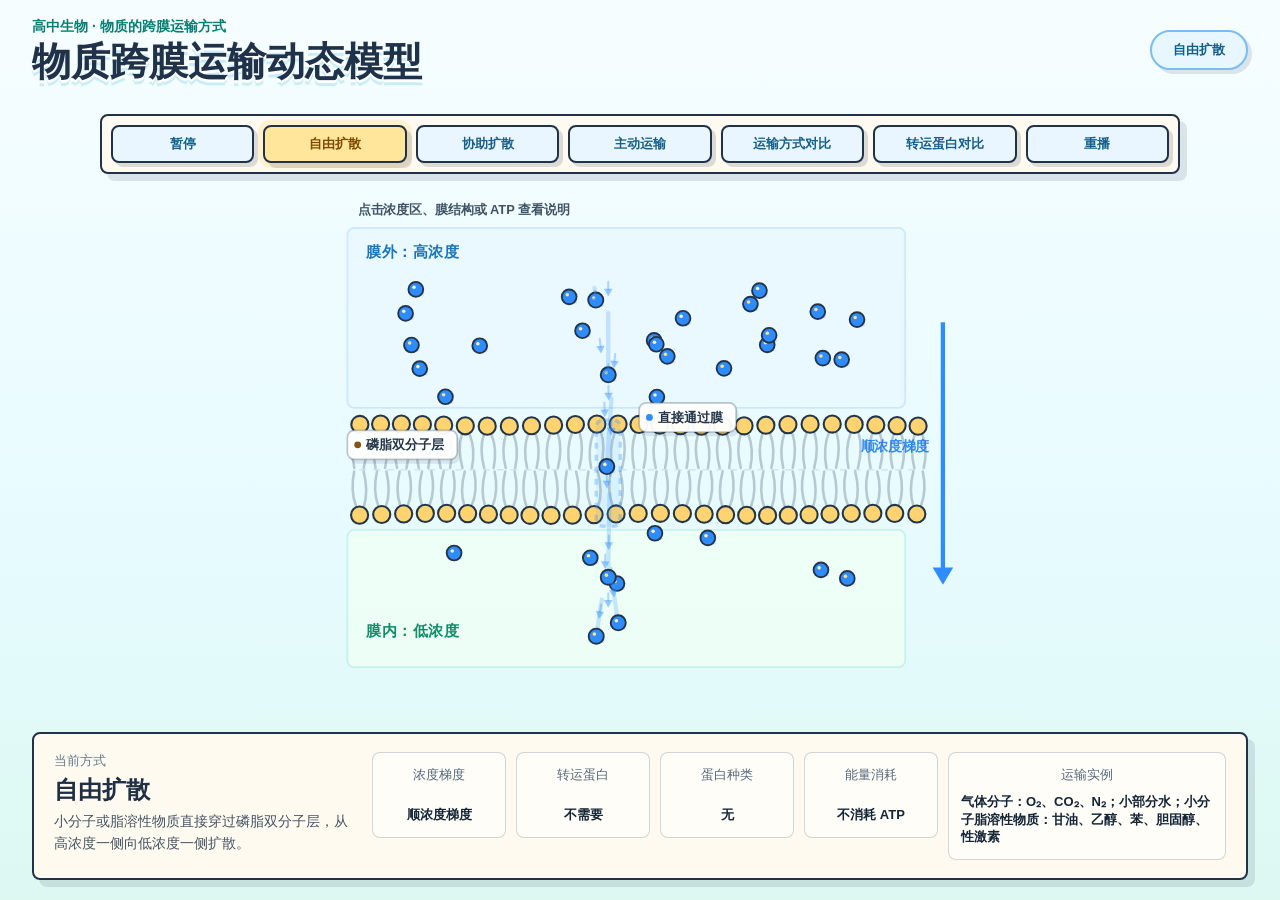
==== index.html @ b523e2a4 "Add files via upload" ====
<!doctype html>
<html lang="zh-CN">
  <head>
    <meta charset="utf-8" />
    <meta name="viewport" content="width=device-width, initial-scale=1" />
    <title>物质跨膜运输方式交互动态模型</title>
    <link rel="stylesheet" href="./styles.css?v=20260611120000" />
  </head>
  <body>
    <main class="app">
      <section class="stage" aria-label="物质跨膜运输方式平面交互动态模型">
        <canvas id="scene"></canvas>

        <header class="topbar">
          <div>
            <p class="eyebrow">高中生物 · 物质的跨膜运输方式</p>
            <h1>物质跨膜运输动态模型</h1>
          </div>
          <div class="status" id="status">自由扩散</div>
        </header>

        <nav class="controls floating-panel" aria-label="动画控制">
          <button id="playBtn" type="button" aria-pressed="true">暂停</button>
          <div class="timeline" id="timeline"></div>
          <button id="compareBtn" type="button">运输方式对比</button>
          <button id="proteinBtn" type="button">转运蛋白对比</button>
          <button id="resetBtn" type="button">重播</button>
        </nav>
        <button id="phosphoBtn" class="phospho-control floating-panel" type="button" aria-pressed="false" hidden>
          磷酸化过程
        </button>

        <aside class="side floating-panel" id="knowledgePanel">
          <div class="knowledge-body">
            <div class="mode-summary">
              <div class="section-title">当前方式</div>
              <h2 id="modeTitle">自由扩散</h2>
              <p id="modeText">小分子或脂溶性物质直接穿过磷脂双分子层，从高浓度一侧向低浓度一侧扩散。</p>
            </div>

            <div class="facts" aria-label="核心比较">
              <div><span>浓度梯度</span><b id="gradientFact">顺浓度梯度</b></div>
              <div><span>转运蛋白</span><b id="proteinFact">不需要</b></div>
              <div><span>蛋白种类</span><b id="typeFact">无</b></div>
              <div><span>能量消耗</span><b id="energyFact">不消耗 ATP</b></div>
              <div><span>运输实例</span><b id="exampleFact">气体分子；小部分水；小分子脂溶性物质</b></div>
            </div>
          </div>
        </aside>

        <div class="floating-info floating-panel" id="infoCard" hidden>
          <button id="closeInfoBtn" type="button" aria-label="关闭说明">×</button>
          <div class="section-title" id="infoCardTitle">说明</div>
          <p id="infoText">点击膜上的结构或左右两侧浓度区，可以查看浓度梯度、转运蛋白和能量消耗说明。</p>
        </div>

        <section class="compare-panel floating-panel" id="comparePanel" aria-label="三种运输方式对比" hidden>
          <div class="compare-head">
            <div>
              <div class="section-title">归纳比较</div>
              <h2>运输方式对比</h2>
            </div>
            <button id="closeCompareBtn" type="button" aria-label="关闭对比界面">关闭</button>
          </div>
          <div class="compare-visuals" aria-label="三种运输方式同步动画">
            <div class="mini-transport">
              <h3>自由扩散</h3>
              <div class="mini-scene" aria-hidden="true">
                <div class="mini-membrane"></div>
                <div class="mini-arrow down"></div>
                <i class="mini-dot free-flow f1"></i>
                <i class="mini-dot free-flow f2"></i>
                <i class="mini-dot free-flow f3"></i>
              </div>
              <p>不经过转运蛋白，顺浓度梯度直接穿膜。</p>
            </div>
            <div class="mini-transport">
              <h3>协助扩散</h3>
              <div class="mini-scene" aria-hidden="true">
                <div class="mini-membrane"></div>
                <div class="mini-channel"></div>
                <div class="mini-carrier assisted"></div>
                <div class="mini-arrow down assisted-arrow"></div>
                <i class="mini-dot assisted-channel-flow f1"></i>
                <i class="mini-dot assisted-channel-flow f2"></i>
                <i class="mini-dot assisted-carrier-flow f1"></i>
                <i class="mini-dot assisted-carrier-flow f3"></i>
              </div>
              <p>借助通道蛋白或载体蛋白，仍顺浓度梯度。</p>
            </div>
            <div class="mini-transport">
              <h3>主动运输</h3>
              <div class="mini-scene active-mini-scene" aria-hidden="true">
                <div class="mini-membrane"></div>
                <div class="mini-carrier active"></div>
                <div class="mini-arrow up"></div>
                <div class="mini-atp">ATP</div>
                <i class="mini-dot active-flow f1"></i>
                <i class="mini-dot active-flow f2"></i>
                <i class="mini-dot active-flow f3"></i>
              </div>
              <p>消耗 ATP，经载体蛋白逆浓度梯度运输。</p>
            </div>
          </div>
          <div class="compare-table" role="table" aria-label="三种跨膜运输方式列表比较">
            <div class="compare-row compare-header" role="row">
              <span>运输方式</span>
              <span>浓度梯度</span>
              <span>转运蛋白</span>
              <span>蛋白种类</span>
              <span>能量消耗</span>
              <span>运输实例</span>
            </div>
            <div class="compare-row" role="row">
              <span>自由扩散</span>
              <span>顺浓度梯度</span>
              <span>不需要</span>
              <span>无</span>
              <span>不消耗 ATP</span>
              <span>气体分子：O₂、CO₂、N₂；小部分水；小分子脂溶性物质：甘油、乙醇、苯、胆固醇、性激素</span>
            </div>
            <div class="compare-row" role="row">
              <span>协助扩散</span>
              <span>顺浓度梯度</span>
              <span>需要</span>
              <span>通道蛋白 / 载体蛋白</span>
              <span>不消耗 ATP</span>
              <span>葡萄糖进入多数组织细胞；水通道；Na⁺、K⁺、Ca²⁺、Cl⁻ 离子通道</span>
            </div>
            <div class="compare-row" role="row">
              <span>主动运输</span>
              <span>逆浓度梯度</span>
              <span>需要</span>
              <span>载体蛋白</span>
              <span>消耗 ATP</span>
              <span>植物根吸收无机盐离子；钠钾泵吸钾排钠；小肠、肾小管上皮细胞吸葡萄糖</span>
            </div>
          </div>
        </section>

        <section class="compare-panel protein-panel floating-panel" id="proteinPanel" aria-label="两种转运蛋白对比" hidden>
          <div class="compare-head">
            <div>
              <div class="section-title">转运蛋白比较</div>
              <h2>转运蛋白对比</h2>
            </div>
            <button id="closeProteinBtn" type="button" aria-label="关闭蛋白对比界面">关闭</button>
          </div>
          <table class="protein-table" aria-label="通道蛋白和载体蛋白对比表">
            <thead>
              <tr>
                <th scope="col">比较项目</th>
                <th scope="col">通道蛋白</th>
                <th scope="col">载体蛋白</th>
              </tr>
            </thead>
            <tbody>
              <tr>
                <th scope="row">参与方式</th>
                <td>协助扩散</td>
                <td>协助扩散或主动运输</td>
              </tr>
              <tr>
                <th scope="row">与分子关系</th>
                <td>不与被运输分子结合</td>
                <td>与被运输分子结合</td>
              </tr>
              <tr>
                <th scope="row">选择机制</th>
                <td>通道直径、形状和电荷相适宜</td>
                <td>结合部位与特定分子或离子相适应</td>
              </tr>
              <tr>
                <th scope="row">自身构象</th>
                <td>通常不因结合被运输分子而改变，仅由电压、配体、机械力等门控信号触发构象改变</td>
                <td>运输过程中会发生构象改变</td>
              </tr>
            </tbody>
          </table>
          <div class="protein-common">共同点：均为蛋白质；均分布在细胞膜结构中；均控制特定物质跨膜运输，具有特异性。</div>
        </section>

      </section>
    </main>

    <script src="./src/app.js?v=20260611120000"></script>
  </body>
</html>
---- styles.css ----
:root {
  color-scheme: light;
  --bg: #f4fbfb;
  --ink: #1d2b3d;
  --muted: #647789;
  --panel: rgba(255, 255, 255, 0.86);
  --line: rgba(43, 69, 91, 0.14);
  --blue: #247cff;
  --teal: #0fb6a3;
  --amber: #f2a51f;
  --rose: #e85278;
  --green: #24a66d;
  --violet: #7267e8;
  --outline: #243448;
}

* {
  box-sizing: border-box;
}

html,
body {
  margin: 0;
  min-height: 100%;
  background: var(--bg);
  color: var(--ink);
  font-family: -apple-system, BlinkMacSystemFont, "Segoe UI", "PingFang SC", "Microsoft YaHei", sans-serif;
}

body {
  overflow: hidden;
}

button,
input {
  font: inherit;
}

button {
  border: 0;
  color: inherit;
  cursor: pointer;
  -webkit-tap-highlight-color: transparent;
}

button:focus-visible {
  outline: 3px solid rgba(36, 124, 255, 0.36);
  outline-offset: 3px;
}

.app {
  width: 100vw;
  height: 100vh;
}

.stage {
  position: relative;
  width: 100%;
  height: 100%;
  overflow: hidden;
  background:
    linear-gradient(180deg, rgba(255, 255, 255, 0.86), rgba(240, 249, 250, 0.8)),
    radial-gradient(circle at 12% 18%, rgba(36, 124, 255, 0.13), transparent 27rem),
    radial-gradient(circle at 74% 74%, rgba(15, 182, 163, 0.12), transparent 30rem),
    linear-gradient(135deg, rgba(242, 165, 31, 0.08), transparent 42%),
    #f4fbfb;
}

#scene {
  display: block;
  position: absolute;
  inset: 0;
  z-index: 1;
  width: 100%;
  height: 100%;
}

.topbar {
  position: absolute;
  z-index: 6;
  top: 22px;
  left: 28px;
  right: 28px;
  display: flex;
  align-items: flex-start;
  justify-content: space-between;
  gap: 18px;
  pointer-events: none;
}

.eyebrow {
  margin: 0 0 6px;
  color: #0b8177;
  font-size: 14px;
  font-weight: 760;
}

h1 {
  margin: 0;
  max-width: 720px;
  font-size: clamp(30px, 4vw, 54px);
  line-height: 1.06;
  font-weight: 860;
  color: #1e2d42;
  letter-spacing: 0;
  text-shadow: 0 3px 0 rgba(255, 255, 255, 0.82);
}

.status,
.legend,
.side,
.controls,
.compare-panel {
  border: 1px solid var(--line);
  background: var(--panel);
  box-shadow: 0 16px 44px rgba(39, 70, 91, 0.13);
  backdrop-filter: blur(20px) saturate(1.1);
}

.floating-panel {
  position: absolute;
  z-index: 5;
}

.status {
  flex: 0 0 auto;
  min-width: 98px;
  padding: 9px 13px;
  border-radius: 999px;
  color: #0d6a93;
  text-align: center;
  font-size: 13px;
  font-weight: 840;
  background: rgba(255, 255, 255, 0.78);
  border: 1px solid rgba(36, 124, 255, 0.24);
}

.legend {
  position: absolute;
  z-index: 5;
  left: 28px;
  bottom: 28px;
  display: flex;
  flex-wrap: wrap;
  gap: 10px 18px;
  max-width: min(700px, calc(100% - 48px));
  padding: 11px 13px;
  border-radius: 8px;
  color: #3c4b5d;
  font-size: 13px;
  font-weight: 740;
  background: rgba(255, 255, 255, 0.78);
}

.legend span {
  display: inline-flex;
  align-items: center;
  gap: 7px;
}

.legend i {
  width: 13px;
  height: 13px;
  display: inline-block;
}

.legend .solute {
  border-radius: 999px;
  background: var(--amber);
  border: 2px solid var(--outline);
}

.legend .channel {
  border-radius: 3px;
  background: var(--blue);
}

.legend .carrier {
  border-radius: 999px 999px 4px 4px;
  background: var(--teal);
}

.legend .atp {
  border-radius: 999px;
  background: var(--rose);
}

.side {
  left: 28px;
  right: 28px;
  bottom: 24px;
  width: auto;
  max-height: 218px;
  border-radius: 8px;
  padding: 14px 16px;
  overflow: auto;
  background:
    linear-gradient(180deg, rgba(255, 255, 255, 0.98), rgba(248, 253, 252, 0.92)),
    var(--panel);
}

.knowledge-body {
  display: grid;
  grid-template-columns: minmax(240px, 0.62fr) minmax(0, 1.8fr);
  gap: 12px 16px;
  align-items: start;
}

.mode-summary {
  min-width: 0;
}

.section-title,
.muted {
  color: var(--muted);
  font-size: 13px;
}

h2 {
  margin: 9px 0;
  font-size: 23px;
  line-height: 1.18;
  color: #1f2f46;
  font-weight: 840;
  letter-spacing: 0;
}

.side p {
  margin: 0;
  color: #425464;
  font-size: 14px;
  line-height: 1.55;
}

.structure {
  display: flex;
  align-items: center;
  gap: 12px;
  margin: 13px 0 11px;
  padding: 10px 0;
  border-top: 1px solid rgba(46, 67, 92, 0.12);
  border-bottom: 1px solid rgba(46, 67, 92, 0.12);
}

.dot {
  width: 14px;
  height: 14px;
  flex: 0 0 auto;
  border-radius: 50%;
  background: var(--blue);
  box-shadow: 0 0 0 6px rgba(47, 140, 255, 0.13);
  border: 2px solid rgba(255, 255, 255, 0.94);
}

.info {
  margin-bottom: 10px;
  padding: 10px;
  border: 1px solid rgba(36, 124, 255, 0.2);
  border-left: 6px solid rgba(36, 124, 255, 0.64);
  border-radius: 8px;
  background: linear-gradient(180deg, rgba(36, 124, 255, 0.09), rgba(15, 182, 163, 0.05));
  color: #405262;
  font-size: 14px;
  line-height: 1.54;
}

.floating-info {
  z-index: 9;
  width: min(360px, calc(100vw - 28px));
  padding: 14px 42px 14px 16px;
  border-radius: 8px;
  border: 2px solid #82bfff;
  background: #eaf6ff;
  color: #405262;
  box-shadow:
    6px 6px 0 rgba(32, 50, 74, 0.14),
    0 18px 38px rgba(32, 50, 74, 0.12);
}

.floating-info[hidden] {
  display: none;
}

.floating-info button {
  position: absolute;
  top: 8px;
  right: 8px;
  width: 26px;
  height: 26px;
  border-radius: 50%;
  border: 2px solid var(--outline);
  background: #fffaf0;
  color: #20324a;
  font-size: 18px;
  line-height: 1;
  font-weight: 850;
  box-shadow: 2px 2px 0 rgba(32, 50, 74, 0.16);
}

.floating-info p {
  margin: 6px 0 0;
  font-size: 14px;
  line-height: 1.52;
}

.facts {
  display: grid;
  grid-template-columns: repeat(5, minmax(0, 1fr));
  gap: 7px;
  grid-column: auto;
}

.facts div {
  display: grid;
  grid-template-columns: 72px minmax(0, 1fr);
  align-items: center;
  gap: 12px;
  min-height: 34px;
  padding: 7px 10px;
  border: 1px solid rgba(46, 67, 92, 0.1);
  border-radius: 8px;
  background: rgba(248, 251, 252, 0.78);
}

.facts span {
  color: #536879;
}

.facts b {
  color: #132536;
  font-weight: 710;
  text-align: right;
}

.compare-panel {
  left: 28px;
  right: 28px;
  top: 176px;
  z-index: 7;
  padding: 18px;
  border-radius: 8px;
  max-height: calc(100vh - 220px);
  overflow: auto;
  background:
    linear-gradient(180deg, rgba(255, 255, 255, 0.97), rgba(246, 252, 251, 0.93)),
    var(--panel);
}

.compare-panel[hidden] {
  display: none;
}

.protein-panel {
  top: 128px;
}

.compare-head {
  display: flex;
  align-items: flex-start;
  justify-content: space-between;
  gap: 16px;
  margin-bottom: 12px;
}

.compare-head h2 {
  margin: 4px 0 0;
}

.compare-head button {
  flex: 0 0 auto;
  min-height: 34px;
  padding: 0 14px;
  border-radius: 8px;
  background: #eef7ff;
  border: 1px solid rgba(36, 124, 255, 0.24);
  color: #11618e;
  font-weight: 800;
  transition: transform 160ms ease, box-shadow 160ms ease, background 160ms ease;
}

.compare-head button:hover {
  transform: translateY(-2px);
  background: #e2f2ff;
  box-shadow: 0 10px 22px rgba(36, 124, 255, 0.16);
}

.compare-head button:active {
  transform: translateY(0) scale(0.98);
}

.compare-table {
  overflow: hidden;
  border: 1px solid rgba(43, 69, 91, 0.13);
  border-radius: 8px;
  background: rgba(250, 253, 253, 0.88);
}

.compare-visuals {
  display: grid;
  grid-template-columns: repeat(3, minmax(0, 1fr));
  gap: 12px;
  margin-bottom: 14px;
}

.mini-transport {
  min-width: 0;
  padding: 12px;
  border: 2px solid rgba(32, 50, 74, 0.2);
  border-radius: 8px;
  background: #fffdf7;
}

.mini-transport h3 {
  margin: 0 0 8px;
  color: #20324a;
  font-size: 17px;
  line-height: 1.15;
}

.mini-transport p {
  margin: 8px 0 0;
  color: #405366;
  font-size: 13px;
  line-height: 1.45;
}

.mini-scene {
  position: relative;
  height: 112px;
  overflow: hidden;
  border: 2px solid rgba(32, 50, 74, 0.16);
  border-radius: 8px;
  background:
    linear-gradient(180deg, #e9f7ff 0 45%, #fff4d7 45% 53%, #e7fff1 53% 100%);
}

.mini-membrane {
  position: absolute;
  left: 10px;
  right: 10px;
  top: 50px;
  height: 14px;
  border-top: 5px dotted #ffbf3f;
  border-bottom: 5px dotted #ffbf3f;
}

.mini-dot {
  position: absolute;
  width: 13px;
  height: 13px;
  border: 2px solid #20324a;
  border-radius: 50%;
  background: #3f8cff;
}

.mini-dot.a {
  left: 30px;
  top: 20px;
}

.mini-dot.b {
  left: 72px;
  top: 16px;
}

.mini-dot.c {
  left: 118px;
  top: 24px;
}

.mini-dot.free-flow,
.mini-dot.assisted-channel-flow,
.mini-dot.assisted-carrier-flow,
.mini-dot.active-flow {
  left: 50%;
  top: 18px;
  z-index: 4;
  transform: translate(-50%, 0);
  animation-duration: 2.7s;
  animation-iteration-count: infinite;
  animation-timing-function: cubic-bezier(0.45, 0, 0.2, 1);
}

.mini-dot.free-flow {
  background: #3f8cff;
  animation-name: miniFreeDown;
}

.mini-dot.assisted-channel-flow {
  left: 54px;
  background: #21bda8;
  animation-name: miniAssistDown;
}

.mini-dot.assisted-carrier-flow {
  left: calc(100% - 60px);
  background: #21bda8;
  animation-name: miniCarrierDown;
}

.mini-dot.active-flow {
  left: 50%;
  top: 82px;
  background: #ee5d83;
  animation-name: miniActiveUp;
}

.mini-dot.f2 {
  animation-delay: 0.9s;
}

.mini-dot.f3 {
  animation-delay: 1.8s;
}

.mini-channel {
  position: absolute;
  left: 40px;
  top: 28px;
  width: 28px;
  height: 62px;
  border: 4px solid #20324a;
  border-radius: 8px;
  background: #3f8cff;
  box-shadow: inset 0 0 0 8px #e9f7ff;
}

.mini-carrier {
  position: absolute;
  right: 48px;
  top: 24px;
  width: 48px;
  height: 70px;
  background: transparent;
  z-index: 3;
}

.mini-carrier::before,
.mini-carrier::after {
  content: "";
  position: absolute;
  top: 0;
  width: 27px;
  height: 70px;
  border: 4px solid #20324a;
  background: #21bda8;
  box-sizing: border-box;
}

.mini-carrier::before {
  left: 0;
  border-radius: 22px 8px 8px 22px;
  transform-origin: 100% 50%;
}

.mini-carrier::after {
  right: 0;
  border-radius: 8px 22px 22px 8px;
  transform-origin: 0 50%;
}

.mini-carrier.assisted {
  right: 34px;
}

.mini-carrier.active {
  left: 50%;
  right: auto;
  transform: translateX(-50%);
}

.mini-carrier.assisted::before,
.mini-carrier.assisted::after,
.mini-carrier.active::before,
.mini-carrier.active::after {
  animation-duration: 2.7s;
  animation-iteration-count: infinite;
  animation-timing-function: cubic-bezier(0.45, 0, 0.2, 1);
}

.mini-carrier.assisted::before,
.mini-carrier.assisted::after {
  background: #21bda8;
}

.mini-carrier.active::before,
.mini-carrier.active::after {
  background: #ee5d83;
}

.mini-carrier.assisted::before,
.mini-carrier.active::before {
  animation-name: miniActiveCarrierLeft;
}

.mini-carrier.assisted::after,
.mini-carrier.active::after {
  animation-name: miniActiveCarrierRight;
}

.mini-atp {
  position: absolute;
  left: calc(50% + 32px);
  top: 58px;
  min-width: 38px;
  padding: 4px 5px;
  border: 2px solid #20324a;
  border-radius: 8px;
  background: #ff8aa5;
  color: #fff;
  font-size: 11px;
  font-weight: 900;
  text-align: center;
  animation: miniAtpPulse 1.35s ease-in-out infinite;
}

.mini-arrow {
  position: absolute;
  left: 50%;
  z-index: 2;
  width: 6px;
  height: 82px;
  transform: translateX(-50%);
  border-radius: 999px;
  background: #3f8cff;
  color: #3f8cff;
  box-shadow: 0 0 0 3px rgba(63, 140, 255, 0.18);
}

.mini-arrow.down {
  top: 12px;
}

.mini-arrow.assisted-arrow {
  background: #3f8cff;
  color: #3f8cff;
}

.mini-arrow.up {
  bottom: 10px;
  background: #ee5d83;
  color: #ee5d83;
  box-shadow: 0 0 0 3px rgba(238, 93, 131, 0.18);
}

.mini-arrow::after {
  content: "";
  position: absolute;
  left: 50%;
  width: 18px;
  height: 18px;
  border-right: 6px solid currentColor;
  border-bottom: 6px solid currentColor;
  color: inherit;
}

.mini-arrow.down::after {
  bottom: -2px;
  transform: translateX(-50%) rotate(45deg);
}

.mini-arrow.up::after {
  top: -2px;
  transform: translateX(-50%) rotate(225deg);
}

@keyframes miniFreeDown {
  0% {
    opacity: 0;
    transform: translate(-50%, 0) scale(0.78);
  }
  18% {
    opacity: 1;
  }
  52% {
    transform: translate(-50%, 44px) scale(1);
  }
  88% {
    opacity: 1;
    transform: translate(-50%, 82px) scale(1);
  }
  100% {
    opacity: 0;
    transform: translate(-50%, 92px) scale(0.78);
  }
}

@keyframes miniAssistDown {
  0% {
    opacity: 0;
    transform: translate(-50%, -2px) scale(0.8);
  }
  18% {
    opacity: 1;
  }
  50% {
    transform: translate(-50%, 43px) scale(0.96);
  }
  88% {
    opacity: 1;
    transform: translate(-50%, 82px) scale(1);
  }
  100% {
    opacity: 0;
    transform: translate(-50%, 92px) scale(0.78);
  }
}

@keyframes miniCarrierDown {
  0% {
    opacity: 0;
    transform: translate(-50%, -2px) scale(0.78);
  }
  18% {
    opacity: 1;
    transform: translate(-50%, 10px) scale(0.95);
  }
  38% {
    transform: translate(-50%, 28px) scale(0.72);
  }
  58% {
    transform: translate(-50%, 46px) scale(0.72);
  }
  86% {
    opacity: 1;
    transform: translate(-50%, 78px) scale(1);
  }
  100% {
    opacity: 0;
    transform: translate(-50%, 92px) scale(0.78);
  }
}

@keyframes miniActiveUp {
  0% {
    opacity: 0;
    transform: translate(-50%, 0) scale(0.78);
  }
  18% {
    opacity: 1;
  }
  50% {
    transform: translate(-50%, -38px) scale(0.96);
  }
  88% {
    opacity: 1;
    transform: translate(-50%, -78px) scale(1);
  }
  100% {
    opacity: 0;
    transform: translate(-50%, -90px) scale(0.78);
  }
}

@keyframes miniActiveCarrierLeft {
  0%,
  100% {
    transform-origin: 100% 100%;
    transform: translate(-4px, -2px) rotate(-8deg) skewY(-4deg) scaleY(1.02);
    border-radius: 24px 8px 12px 22px;
  }
  22%,
  38%,
  78% {
    transform-origin: 100% 50%;
    transform: translateX(0) rotate(0deg) scaleY(1);
    border-radius: 22px 8px 8px 22px;
  }
  54%,
  68% {
    transform-origin: 100% 0;
    transform: translate(-4px, 2px) rotate(8deg) skewY(5deg) scaleY(1.02);
    border-radius: 18px 8px 24px 24px;
  }
  88% {
    transform-origin: 100% 100%;
    transform: translate(-2px, -1px) rotate(-5deg) skewY(-3deg) scaleY(1.01);
    border-radius: 24px 8px 12px 22px;
  }
}

@keyframes miniActiveCarrierRight {
  0%,
  100% {
    transform-origin: 0 100%;
    transform: translate(4px, -2px) rotate(8deg) skewY(4deg) scaleY(1.02);
    border-radius: 8px 24px 22px 12px;
  }
  22%,
  38%,
  78% {
    transform-origin: 0 50%;
    transform: translateX(0) rotate(0deg) scaleY(1);
    border-radius: 8px 22px 22px 8px;
  }
  54%,
  68% {
    transform-origin: 0 0;
    transform: translate(4px, 2px) rotate(-8deg) skewY(-5deg) scaleY(1.02);
    border-radius: 8px 18px 24px 24px;
  }
  88% {
    transform-origin: 0 100%;
    transform: translate(2px, -1px) rotate(5deg) skewY(3deg) scaleY(1.01);
    border-radius: 8px 24px 22px 12px;
  }
}

@keyframes miniAtpPulse {
  0%,
  100% {
    transform: translate(0, 0) scale(1);
  }
  50% {
    transform: translate(-2px, -2px) scale(1.06);
  }
}

.compare-row {
  display: grid;
  grid-template-columns: 92px 108px 94px 138px 104px minmax(230px, 1.45fr);
  border-bottom: 1px solid rgba(43, 69, 91, 0.1);
}

.compare-row:last-child {
  border-bottom: 0;
}

.compare-row span {
  min-height: 44px;
  padding: 10px 12px;
  border-right: 1px solid rgba(43, 69, 91, 0.1);
  color: #425669;
  font-size: 13px;
  line-height: 1.45;
}

.compare-row span:last-child {
  border-right: 0;
}

.compare-row span:first-child {
  color: #1f2f46;
  font-weight: 820;
  background: rgba(237, 247, 251, 0.72);
}

.compare-header span {
  color: #17334b;
  font-weight: 840;
  background: linear-gradient(180deg, #eef8ff, #e8fbf7);
}

.protein-table {
  width: 100%;
  border-collapse: separate;
  border-spacing: 0;
  overflow: hidden;
  border: 1px solid rgba(43, 69, 91, 0.13);
  border-radius: 8px;
  background: rgba(250, 253, 253, 0.88);
}

.protein-table th,
.protein-table td {
  padding: 13px 14px;
  border-right: 1px solid rgba(43, 69, 91, 0.12);
  border-bottom: 1px solid rgba(43, 69, 91, 0.12);
  color: #425669;
  font-size: 13px;
  line-height: 1.55;
  text-align: left;
  vertical-align: top;
}

.protein-table th {
  color: #1f2f46;
  font-weight: 840;
  background: #dff7ff;
}

.protein-table tbody th {
  width: 112px;
  background: #fffdf7;
}

.protein-table tr:last-child th,
.protein-table tr:last-child td {
  border-bottom: 0;
}

.protein-table th:last-child,
.protein-table td:last-child {
  border-right: 0;
}

.protein-common {
  margin: 0 0 8px;
  color: #425669;
  font-size: 13px;
  line-height: 1.55;
}

.protein-common {
  margin-top: 12px;
  padding: 12px 14px;
  border-radius: 8px;
  border: 1px solid rgba(15, 182, 163, 0.2);
  background: rgba(232, 251, 247, 0.72);
  color: #17334b;
  font-weight: 760;
}

.controls {
  left: 50%;
  top: 112px;
  width: min(1180px, calc(100vw - 56px));
  min-width: 760px;
  transform: translateX(-50%);
  border-radius: 8px;
  padding: 10px;
  display: grid;
  grid-template-columns: repeat(7, minmax(0, 1fr));
  align-items: center;
  gap: 10px;
}

.controls button {
  position: relative;
  overflow: hidden;
  width: 100%;
  min-height: 40px;
  border-radius: 8px;
  background: linear-gradient(180deg, #ffffff 0%, #eef8ff 48%, #deefff 100%);
  border: 1px solid rgba(36, 124, 255, 0.26);
  color: #11618e;
  font-weight: 830;
  box-shadow:
    0 9px 18px rgba(36, 124, 255, 0.12),
    inset 0 1px 0 rgba(255, 255, 255, 0.96);
  transition:
    transform 150ms ease,
    box-shadow 150ms ease,
    border-color 150ms ease,
    filter 150ms ease,
    background 150ms ease;
}

.controls button::after {
  content: "";
  position: absolute;
  inset: -40% auto -40% -65%;
  width: 55%;
  transform: skewX(-18deg);
  background: linear-gradient(90deg, transparent, rgba(255, 255, 255, 0.72), transparent);
  opacity: 0;
  pointer-events: none;
}

.controls button:hover {
  transform: translateY(-2px);
  border-color: rgba(36, 124, 255, 0.45);
  background: linear-gradient(180deg, #ffffff 0%, #e9f6ff 42%, #cfeaff 100%);
  box-shadow:
    0 15px 30px rgba(36, 124, 255, 0.18),
    0 0 0 4px rgba(36, 124, 255, 0.08),
    inset 0 1px 0 rgba(255, 255, 255, 1);
}

.controls button:hover::after {
  opacity: 1;
  animation: buttonShine 780ms ease;
}

.controls button:active {
  transform: translateY(1px) scale(0.98);
  filter: saturate(1.1);
  box-shadow:
    0 5px 12px rgba(36, 124, 255, 0.12),
    inset 0 3px 8px rgba(36, 124, 255, 0.13);
}

.controls button.active-toggle,
.phospho-control.active-toggle {
  color: #7c1f42;
  background: linear-gradient(180deg, #fff7fb 0%, #ffdce8 52%, #ffadc5 100%);
  border-color: var(--outline);
  box-shadow:
    5px 5px 0 rgba(32, 50, 74, 0.15),
    0 0 0 5px rgba(238, 93, 131, 0.16);
}

.phospho-control {
  left: min(calc(100vw - 190px), calc(50% + 360px));
  right: auto;
  top: 214px;
  z-index: 6;
  min-height: 40px;
  padding: 0 16px;
  border-radius: 8px;
  border: 2px solid var(--outline);
  background: #fffaf0;
  color: #145f8b;
  font-size: 13px;
  font-weight: 860;
  box-shadow: 5px 5px 0 rgba(32, 50, 74, 0.14);
  transition: transform 150ms ease, box-shadow 150ms ease, background 150ms ease;
}

.phospho-control:hover {
  transform: translate(-2px, -2px);
  background: #fff2f7;
  box-shadow: 8px 8px 0 rgba(32, 50, 74, 0.14);
}

.phospho-control:active {
  transform: translate(1px, 1px);
  box-shadow: 2px 2px 0 rgba(32, 50, 74, 0.16);
}

.timeline {
  display: grid;
  grid-template-columns: repeat(3, minmax(0, 1fr));
  gap: 8px;
  grid-column: span 3;
}

.step {
  position: relative;
  overflow: hidden;
  display: flex;
  align-items: center;
  justify-content: center;
  width: 100%;
  min-height: 40px;
  padding: 7px 8px;
  border-radius: 8px;
  background: rgba(247, 251, 252, 0.72);
  color: #526879;
  text-align: center;
  font-size: 13px;
  line-height: 1.2;
  transition: background 160ms ease, box-shadow 160ms ease, transform 160ms ease, color 160ms ease, border-color 160ms ease;
}

.step:hover {
  transform: translateY(-2px);
  background: rgba(36, 124, 255, 0.12);
  box-shadow: 0 11px 22px rgba(36, 124, 255, 0.13);
}

.step:active {
  transform: translateY(1px) scale(0.98);
}

.step::after {
  content: "";
  position: absolute;
  inset: -55% auto -55% -70%;
  width: 55%;
  transform: skewX(-18deg);
  background: linear-gradient(90deg, transparent, rgba(255, 255, 255, 0.68), transparent);
  opacity: 0;
  pointer-events: none;
}

.step:hover::after {
  opacity: 1;
  animation: buttonShine 760ms ease;
}

.step::before {
  content: "";
  display: none;
}

.step.active {
  color: #7f4d0a;
  background: linear-gradient(180deg, #fffdf3 0%, #ffefbd 52%, #ffd777 100%);
  border-color: rgba(242, 165, 31, 0.56);
  box-shadow:
    inset 0 0 0 1px rgba(242, 165, 31, 0.42),
    0 12px 26px rgba(242, 165, 31, 0.2),
    0 0 0 5px rgba(242, 165, 31, 0.11);
  animation: activeButtonPulse 1.7s ease-in-out infinite;
}

.step.active::before {
  display: none;
}

@keyframes buttonShine {
  from {
    left: -70%;
  }
  to {
    left: 125%;
  }
}

@keyframes activeButtonPulse {
  0%,
  100% {
    box-shadow:
      inset 0 0 0 1px rgba(242, 165, 31, 0.42),
      0 12px 26px rgba(242, 165, 31, 0.18),
      0 0 0 4px rgba(242, 165, 31, 0.1);
  }
  50% {
    box-shadow:
      inset 0 0 0 1px rgba(242, 165, 31, 0.56),
      0 16px 34px rgba(242, 165, 31, 0.28),
      0 0 0 8px rgba(242, 165, 31, 0.15);
  }
}

/* Flat illustrated classroom theme */
:root {
  --bg: #eafaff;
  --ink: #20324a;
  --muted: #65788b;
  --panel: #fffaf0;
  --line: #21344c;
  --blue: #3f8cff;
  --teal: #21bda8;
  --amber: #ffbf3f;
  --rose: #ee5d83;
  --green: #35b978;
  --violet: #7b70f1;
  --outline: #20324a;
}

.stage {
  background:
    linear-gradient(180deg, #f6fdff 0%, #e7fbff 58%, #dcf8f1 100%),
    #eafaff;
}

.topbar {
  top: 18px;
}

h1 {
  max-width: 680px;
  font-size: clamp(32px, 3.25vw, 50px);
  color: #20324a;
  text-shadow:
    0 3px 0 #ffffff,
    0 6px 0 rgba(91, 196, 222, 0.28);
}

.eyebrow {
  color: #087f73;
}

.status,
.legend,
.side,
.controls,
.compare-panel {
  border: 2px solid var(--outline);
  background: var(--panel);
  box-shadow: 7px 7px 0 rgba(32, 50, 74, 0.12);
  backdrop-filter: none;
}

.status {
  background: #e8f7ff;
  border-color: #78bdf5;
  color: #125d89;
  box-shadow: 4px 4px 0 rgba(32, 50, 74, 0.12);
}

.legend {
  background: #fff8df;
  border-color: #f3c66c;
}

.side {
  background: #fffaf0;
  bottom: 18px;
  max-height: 184px;
  padding: 12px 14px;
}

.info {
  border: 2px solid #82bfff;
  border-left: 8px solid #3f8cff;
  background: #eaf6ff;
}

.knowledge-body {
  grid-template-columns: minmax(240px, 0.62fr) minmax(0, 1.8fr);
  gap: 10px 14px;
}

.side h2 {
  margin: 5px 0 0;
  font-size: 22px;
}

.side p {
  font-size: 13px;
  line-height: 1.45;
}

.structure {
  margin: 7px 0 8px;
  padding: 8px 0;
}

.info {
  margin-bottom: 8px;
  padding: 8px 10px;
  font-size: 13px;
  line-height: 1.42;
}

.facts {
  gap: 6px;
}

.facts div {
  min-height: 31px;
  padding: 6px 9px;
  grid-template-columns: 66px minmax(0, 1fr);
}

.facts span,
.facts b {
  font-size: 12px;
  line-height: 1.28;
}

.facts div,
.protein-table,
.protein-common,
.compare-table,
.compare-row span:first-child {
  border-color: rgba(32, 50, 74, 0.2);
  background: #fffdf7;
}

.compare-panel {
  background: #fffaf0;
}

.compare-header span {
  background: #dff7ff;
}

.compare-head button,
.controls button,
.step {
  border: 2px solid var(--outline);
  box-shadow: 4px 4px 0 rgba(32, 50, 74, 0.16);
  font-size: 13px;
  font-weight: 840;
  line-height: 1.15;
}

.compare-head button,
.controls button {
  background: #eaf6ff;
  color: #145f8b;
}

.compare-head button:hover,
.controls button:hover {
  transform: translate(-2px, -2px);
  background: #d9f0ff;
  border-color: var(--outline);
  box-shadow: 7px 7px 0 rgba(32, 50, 74, 0.15);
}

.compare-head button:active,
.controls button:active,
.step:active {
  transform: translate(1px, 1px) scale(0.99);
  box-shadow: 2px 2px 0 rgba(32, 50, 74, 0.18);
}

.step {
  background: #f6fbff;
  color: #486174;
}

.step:hover {
  transform: translate(-2px, -2px);
  background: #e5f5ff;
  box-shadow: 7px 7px 0 rgba(32, 50, 74, 0.14);
}

.step.active {
  color: #7c4a00;
  background: #ffe69a;
  border-color: var(--outline);
  box-shadow:
    5px 5px 0 rgba(32, 50, 74, 0.15),
    0 0 0 5px rgba(255, 191, 63, 0.18);
  animation: cartoonButtonPop 1.8s ease-in-out infinite;
}

.step.active::before {
  background: var(--amber);
  box-shadow:
    0 0 0 4px rgba(255, 191, 63, 0.22),
    0 0 0 2px #ffffff inset;
}

@keyframes cartoonButtonPop {
  0%,
  100% {
    transform: translate(0, 0);
    box-shadow:
      5px 5px 0 rgba(32, 50, 74, 0.15),
      0 0 0 5px rgba(255, 191, 63, 0.16);
  }
  50% {
    transform: translate(-1px, -1px);
    box-shadow:
      7px 7px 0 rgba(32, 50, 74, 0.13),
      0 0 0 8px rgba(255, 191, 63, 0.2);
  }
}

.topbar {
  left: 50%;
  right: auto;
  width: min(1240px, calc(100vw - 64px));
  align-items: center;
  transform: translateX(-50%);
}

h1 {
  max-width: none;
  font-size: clamp(34px, 3.05vw, 48px);
  line-height: 1.02;
  white-space: nowrap;
}

.controls {
  top: 114px;
  width: min(1080px, calc(100vw - 96px));
  padding: 9px;
  gap: 9px;
}

.controls button {
  min-height: 38px;
  padding: 0 12px;
  white-space: nowrap;
}

.timeline {
  gap: 9px;
}

.step {
  min-height: 38px;
  padding: 7px 10px;
}

.side {
  left: 50%;
  right: auto;
  bottom: 20px;
  width: min(1240px, calc(100vw - 64px));
  max-height: none;
  padding: 18px 20px;
  transform: translateX(-50%);
}

.knowledge-body {
  grid-template-columns: minmax(280px, 0.52fr) minmax(0, 1.48fr);
  gap: 18px;
  align-items: stretch;
}

.side h2 {
  margin: 6px 0 7px;
  font-size: 24px;
}

.side p {
  max-width: 34em;
  font-size: 14px;
  line-height: 1.55;
}

.facts {
  grid-template-columns: repeat(6, minmax(0, 1fr));
  gap: 10px;
  align-items: start;
}

.facts div {
  display: flex;
  min-height: 86px;
  padding: 13px 12px;
  flex-direction: column;
  justify-content: space-between;
  gap: 10px;
}

.facts span,
.facts b {
  font-size: 13px;
  line-height: 1.35;
}

.facts b {
  text-align: left;
}

.facts div:last-child {
  grid-column: span 2;
}

.compare-panel {
  left: 50%;
  right: auto;
  width: min(1120px, calc(100vw - 64px));
  transform: translateX(-50%);
}

@media (max-width: 980px) {
  .topbar {
    top: 14px;
    left: 16px;
    right: 16px;
    width: auto;
    transform: none;
    gap: 10px;
  }

  .eyebrow {
    font-size: 12px;
  }

  h1 {
    max-width: calc(100vw - 118px);
    font-size: clamp(19px, 5.55vw, 29px);
    line-height: 1.04;
    white-space: nowrap;
    overflow: visible;
  }

  .status {
    min-width: 70px;
    padding: 6px 8px;
    font-size: 11.5px;
    white-space: nowrap;
  }

  .side {
    left: 10px;
    right: 10px;
    bottom: calc(10px + env(safe-area-inset-bottom, 0px));
    top: auto;
    width: auto;
    max-height: 228px;
    padding: 10px;
    transform: none;
  }

  .knowledge-body {
    grid-template-columns: 1fr;
    gap: 7px;
  }

  .side .section-title,
  .side p,
  .structure {
    display: none;
  }

  .side h2 {
    display: block;
    margin: 0;
    font-size: 18px;
  }

  .info {
    display: block;
    margin: 0;
    padding: 7px 8px;
    border-left-width: 5px;
    font-size: 11px;
    line-height: 1.35;
  }

  .facts {
    grid-template-columns: repeat(2, minmax(0, 1fr));
    grid-column: auto;
    gap: 5px;
  }

  .facts div:last-child {
    grid-column: span 2;
  }

  .facts div {
    display: grid;
    grid-template-columns: 62px minmax(0, 1fr);
    min-height: 28px;
    padding: 5px 7px;
    gap: 6px;
  }

  .facts span,
  .facts b {
    font-size: 10.5px;
  }

  .facts b {
    text-align: right;
  }

  .controls {
    left: 10px;
    right: 10px;
    top: 92px;
    bottom: auto;
    width: auto;
    min-width: 0;
    transform: none;
    grid-template-columns: repeat(4, minmax(0, 1fr));
    grid-template-areas:
      "timeline timeline timeline timeline"
      "play compare protein reset";
    gap: 8px;
    padding: 9px;
  }

  #playBtn {
    grid-area: play;
  }

  #compareBtn {
    grid-area: compare;
  }

  #proteinBtn {
    grid-area: protein;
  }

  #resetBtn {
    grid-area: reset;
  }

  .timeline {
    grid-area: timeline;
    gap: 7px;
  }

  .step {
    grid-template-columns: 10px 1fr;
    min-height: 36px;
    padding: 6px 7px;
    font-size: 12px;
    white-space: nowrap;
  }

  .step::before {
    display: block;
    width: 8px;
    height: 8px;
  }

  .controls button {
    min-height: 38px;
    font-size: 12px;
  }

  .phospho-control {
    left: auto;
    top: 198px;
    right: 12px;
    min-height: 34px;
    padding: 0 10px;
    font-size: 11.5px;
  }

  .legend {
    left: 16px;
    right: auto;
    bottom: 112px;
    max-width: calc(100vw - 32px);
    padding: 9px 11px;
    font-size: 12px;
  }

  .compare-panel {
    left: 14px;
    right: 14px;
    width: auto;
    top: 236px;
    max-height: calc(100vh - 270px);
    overflow: auto;
    padding: 12px;
    transform: none;
  }

  .compare-head {
    gap: 10px;
    margin-bottom: 10px;
  }

  .compare-head h2 {
    font-size: 24px;
    line-height: 1.08;
  }

  .compare-head button {
    min-height: 34px;
    padding: 0 12px;
    font-size: 13px;
  }

  .compare-visuals {
    grid-template-columns: 1fr;
    gap: 8px;
  }

  .mini-transport {
    display: grid;
    grid-template-columns: minmax(76px, 0.42fr) minmax(150px, 1fr);
    grid-template-rows: auto auto;
    gap: 4px 8px;
    padding: 9px;
  }

  .mini-transport h3 {
    grid-column: 1;
    margin: 0;
    font-size: 14px;
  }

  .mini-transport p {
    grid-column: 1;
    margin: 0;
    font-size: 11.5px;
    line-height: 1.4;
  }

  .mini-scene {
    grid-column: 2;
    grid-row: 1 / span 2;
    height: 82px;
  }

  .compare-table {
    display: grid;
    gap: 8px;
    overflow: visible;
    border: 0;
    background: transparent;
    min-width: 0;
  }

  .compare-row {
    display: grid;
    grid-template-columns: 1fr;
    overflow: hidden;
    border: 2px solid rgba(32, 50, 74, 0.18);
    border-radius: 8px;
    background: #fffdf7;
  }

  .compare-row.compare-header {
    display: none;
  }

  .compare-row span {
    display: grid;
    grid-template-columns: 84px minmax(0, 1fr);
    min-height: 0;
    padding: 8px 10px;
    border-right: 0;
    border-bottom: 1px solid rgba(43, 69, 91, 0.1);
    font-size: 12px;
    line-height: 1.42;
  }

  .compare-row span:last-child {
    border-bottom: 0;
  }

  .compare-row span:first-child {
    display: block;
    padding: 9px 10px;
    color: #1f2f46;
    font-size: 15px;
    font-weight: 860;
    background: #dff7ff;
  }

  .compare-row span:not(:first-child)::before {
    color: #536879;
    font-weight: 820;
  }

  .compare-row span:nth-child(2)::before {
    content: "浓度梯度";
  }

  .compare-row span:nth-child(3)::before {
    content: "转运蛋白";
  }

  .compare-row span:nth-child(4)::before {
    content: "蛋白种类";
  }

  .compare-row span:nth-child(5)::before {
    content: "能量消耗";
  }

  .compare-row span:nth-child(6)::before {
    content: "运输实例";
  }

  .protein-table,
  .protein-table thead,
  .protein-table tbody,
  .protein-table tr,
  .protein-table th,
  .protein-table td {
    display: block;
  }

  .protein-table {
    border: 0;
    background: transparent;
  }

  .protein-table thead {
    display: none;
  }

  .protein-table tr {
    overflow: hidden;
    margin-bottom: 8px;
    border: 2px solid rgba(32, 50, 74, 0.18);
    border-radius: 8px;
    background: #fffdf7;
  }

  .protein-table tbody th {
    width: auto;
    padding: 9px 10px;
    border-right: 0;
    color: #1f2f46;
    font-size: 15px;
    background: #dff7ff;
  }

  .protein-table td {
    display: grid;
    grid-template-columns: 74px minmax(0, 1fr);
    gap: 8px;
    padding: 8px 10px;
    border-right: 0;
    font-size: 12px;
    line-height: 1.42;
  }

  .protein-table td::before {
    color: #536879;
    font-weight: 820;
  }

  .protein-table td:nth-child(2)::before {
    content: "通道蛋白";
  }

  .protein-table td:nth-child(3)::before {
    content: "载体蛋白";
  }

  .protein-common {
    margin-top: 8px;
    padding: 10px;
    font-size: 12px;
    line-height: 1.45;
  }

  .compare-panel {
    overflow: auto;
  }
}
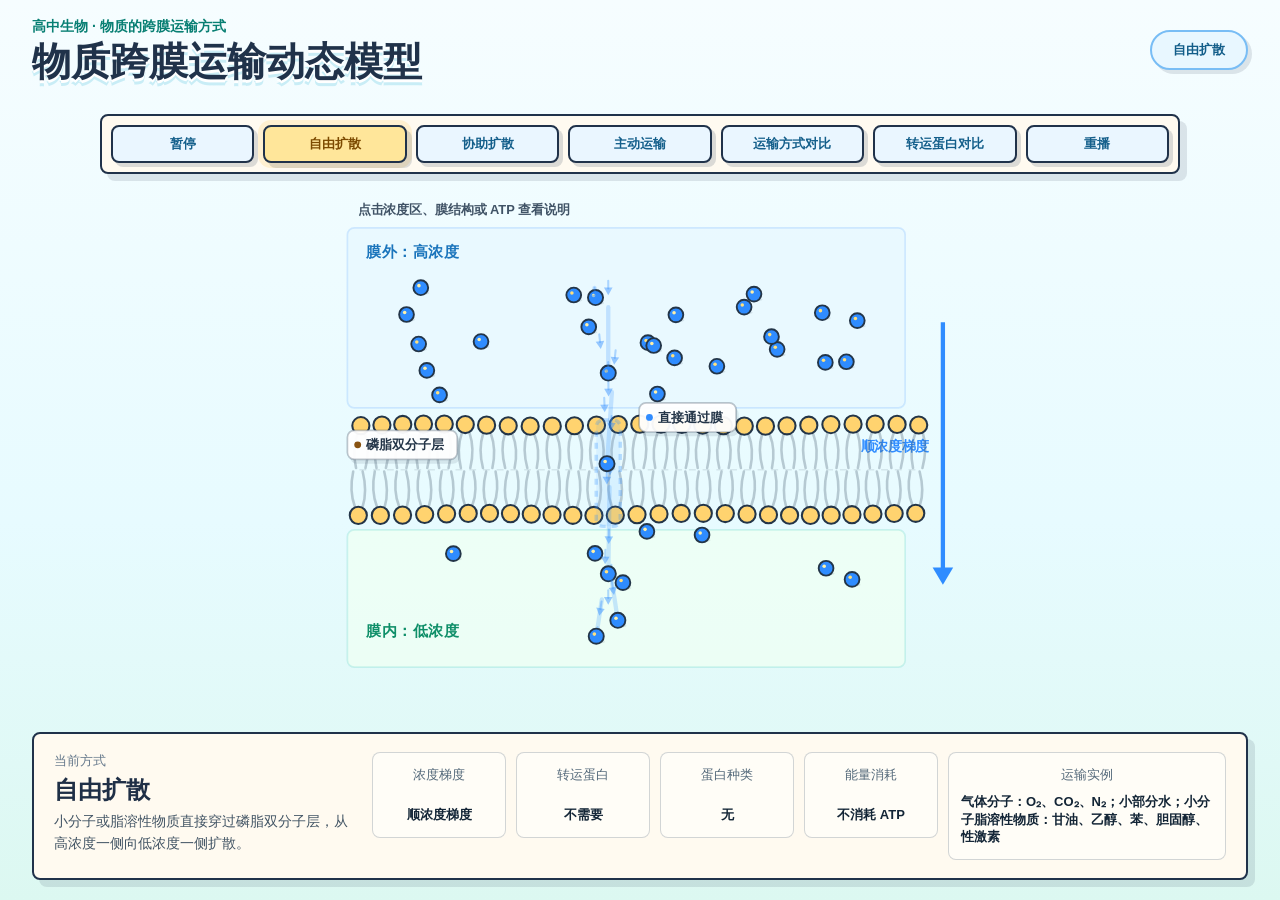
==== commit cad7f24c: "Add files via upload" ====
--- a/index.html
+++ b/index.html
@@ -4,7 +4,7 @@
     <meta charset="utf-8" />
     <meta name="viewport" content="width=device-width, initial-scale=1" />
     <title>物质跨膜运输方式交互动态模型</title>
-    <link rel="stylesheet" href="./styles.css?v=20260611120000" />
+    <link rel="stylesheet" href="./styles.css?v=20260611165000" />
   </head>
   <body>
     <main class="app">
@@ -183,6 +183,6 @@
       </section>
     </main>
 
-    <script src="./src/app.js?v=20260611120000"></script>
+    <script src="./src/app.js?v=20260611165000"></script>
   </body>
 </html>
--- a/styles.css
+++ b/styles.css
@@ -389,7 +389,8 @@
 }
 
 .compare-table {
-  overflow: hidden;
+  overflow: auto;
+  max-height: clamp(220px, calc(100vh - 560px), 330px);
   border: 1px solid rgba(43, 69, 91, 0.13);
   border-radius: 8px;
   background: rgba(250, 253, 253, 0.88);
@@ -400,6 +401,7 @@
   grid-template-columns: repeat(3, minmax(0, 1fr));
   gap: 12px;
   margin-bottom: 14px;
+  overflow-x: auto;
 }
 
 .mini-transport {
@@ -818,8 +820,15 @@
 
 .compare-row {
   display: grid;
-  grid-template-columns: 92px 108px 94px 138px 104px minmax(230px, 1.45fr);
+  grid-template-columns: 108px 122px 108px 152px 116px minmax(280px, 1fr);
+  min-width: 900px;
   border-bottom: 1px solid rgba(43, 69, 91, 0.1);
+}
+
+.compare-row.compare-header {
+  position: sticky;
+  top: 0;
+  z-index: 3;
 }
 
 .compare-row:last-child {
@@ -840,9 +849,13 @@
 }
 
 .compare-row span:first-child {
+  position: sticky;
+  left: 0;
+  z-index: 2;
   color: #1f2f46;
   font-weight: 820;
   background: rgba(237, 247, 251, 0.72);
+  box-shadow: 1px 0 0 rgba(43, 69, 91, 0.12);
 }
 
 .compare-header span {
@@ -851,14 +864,18 @@
   background: linear-gradient(180deg, #eef8ff, #e8fbf7);
 }
 
+.compare-header span:first-child {
+  z-index: 4;
+}
+
 .protein-table {
   width: 100%;
   border-collapse: separate;
   border-spacing: 0;
-  overflow: hidden;
   border: 1px solid rgba(43, 69, 91, 0.13);
   border-radius: 8px;
   background: rgba(250, 253, 253, 0.88);
+  table-layout: fixed;
 }
 
 .protein-table th,
@@ -873,10 +890,27 @@
   vertical-align: top;
 }
 
+.protein-table thead th {
+  position: sticky;
+  top: 0;
+  z-index: 3;
+}
+
 .protein-table th {
   color: #1f2f46;
   font-weight: 840;
   background: #dff7ff;
+}
+
+.protein-table th:first-child {
+  width: 124px;
+}
+
+.protein-table th:nth-child(2),
+.protein-table th:nth-child(3),
+.protein-table td:nth-child(2),
+.protein-table td:nth-child(3) {
+  width: calc((100% - 124px) / 2);
 }
 
 .protein-table tbody th {
@@ -908,6 +942,8 @@
   border: 1px solid rgba(15, 182, 163, 0.2);
   background: rgba(232, 251, 247, 0.72);
   color: #17334b;
+  font-size: 13px;
+  line-height: 1.55;
   font-weight: 760;
 }
 
@@ -1619,66 +1655,59 @@
   }
 
   .compare-visuals {
-    grid-template-columns: 1fr;
-    gap: 8px;
+    grid-template-columns: repeat(3, minmax(clamp(78px, 27vw, 180px), 1fr));
+    gap: clamp(5px, 1.8vw, 8px);
+    padding-bottom: 4px;
+    overflow-x: auto;
   }
 
   .mini-transport {
-    display: grid;
-    grid-template-columns: minmax(76px, 0.42fr) minmax(150px, 1fr);
-    grid-template-rows: auto auto;
-    gap: 4px 8px;
-    padding: 9px;
+    padding: clamp(6px, 2vw, 9px);
   }
 
   .mini-transport h3 {
-    grid-column: 1;
-    margin: 0;
-    font-size: 14px;
+    margin: 0 0 5px;
+    font-size: clamp(11px, 3.2vw, 14px);
+    text-align: center;
   }
 
   .mini-transport p {
-    grid-column: 1;
-    margin: 0;
-    font-size: 11.5px;
-    line-height: 1.4;
+    margin: 6px 0 0;
+    font-size: clamp(9.5px, 2.7vw, 11.5px);
+    line-height: 1.35;
   }
 
   .mini-scene {
-    grid-column: 2;
-    grid-row: 1 / span 2;
-    height: 82px;
+    height: clamp(66px, 22vw, 82px);
   }
 
   .compare-table {
-    display: grid;
-    gap: 8px;
-    overflow: visible;
-    border: 0;
-    background: transparent;
-    min-width: 0;
+    overflow: auto;
+    max-height: 260px;
+    border: 2px solid rgba(32, 50, 74, 0.18);
+    background: rgba(250, 253, 253, 0.88);
   }
 
   .compare-row {
     display: grid;
-    grid-template-columns: 1fr;
-    overflow: hidden;
-    border: 2px solid rgba(32, 50, 74, 0.18);
-    border-radius: 8px;
-    background: #fffdf7;
+    grid-template-columns: 92px 104px 92px 126px 96px minmax(230px, 1fr);
+    min-width: 740px;
+    border: 0;
+    border-bottom: 1px solid rgba(43, 69, 91, 0.1);
+    border-radius: 0;
   }
 
   .compare-row.compare-header {
-    display: none;
+    position: static;
+    top: auto;
+    z-index: auto;
   }
 
   .compare-row span {
-    display: grid;
-    grid-template-columns: 84px minmax(0, 1fr);
     min-height: 0;
     padding: 8px 10px;
-    border-right: 0;
-    border-bottom: 1px solid rgba(43, 69, 91, 0.1);
+    border-right: 1px solid rgba(43, 69, 91, 0.1);
+    border-bottom: 0;
     font-size: 12px;
     line-height: 1.42;
   }
@@ -1688,37 +1717,17 @@
   }
 
   .compare-row span:first-child {
-    display: block;
-    padding: 9px 10px;
+    position: sticky;
+    left: 0;
+    z-index: 2;
     color: #1f2f46;
-    font-size: 15px;
-    font-weight: 860;
+    font-size: 12px;
+    font-weight: 820;
     background: #dff7ff;
   }
 
-  .compare-row span:not(:first-child)::before {
-    color: #536879;
-    font-weight: 820;
-  }
-
-  .compare-row span:nth-child(2)::before {
-    content: "浓度梯度";
-  }
-
-  .compare-row span:nth-child(3)::before {
-    content: "转运蛋白";
-  }
-
-  .compare-row span:nth-child(4)::before {
-    content: "蛋白种类";
-  }
-
-  .compare-row span:nth-child(5)::before {
-    content: "能量消耗";
-  }
-
-  .compare-row span:nth-child(6)::before {
-    content: "运输实例";
+  .compare-header span:first-child {
+    z-index: 3;
   }
 
   .protein-table,
@@ -1727,56 +1736,52 @@
   .protein-table tr,
   .protein-table th,
   .protein-table td {
-    display: block;
+    display: revert;
   }
 
   .protein-table {
+    display: table;
+    width: 100%;
+    min-width: 620px;
+    border: 2px solid rgba(32, 50, 74, 0.18);
+    background: rgba(250, 253, 253, 0.88);
+    table-layout: fixed;
+  }
+
+  .protein-table thead {
+    display: table-header-group;
+  }
+
+  .protein-table tbody {
+    display: table-row-group;
+  }
+
+  .protein-table tr {
+    display: table-row;
+    margin-bottom: 0;
     border: 0;
-    background: transparent;
-  }
-
-  .protein-table thead {
-    display: none;
-  }
-
-  .protein-table tr {
-    overflow: hidden;
-    margin-bottom: 8px;
-    border: 2px solid rgba(32, 50, 74, 0.18);
-    border-radius: 8px;
-    background: #fffdf7;
+    border-radius: 0;
   }
 
   .protein-table tbody th {
-    width: auto;
+    display: table-cell;
+    width: 108px;
     padding: 9px 10px;
-    border-right: 0;
+    border-right: 1px solid rgba(43, 69, 91, 0.12);
     color: #1f2f46;
-    font-size: 15px;
+    font-size: 12px;
     background: #dff7ff;
   }
 
   .protein-table td {
-    display: grid;
-    grid-template-columns: 74px minmax(0, 1fr);
-    gap: 8px;
     padding: 8px 10px;
-    border-right: 0;
+    border-right: 1px solid rgba(43, 69, 91, 0.12);
     font-size: 12px;
     line-height: 1.42;
   }
 
-  .protein-table td::before {
-    color: #536879;
-    font-weight: 820;
-  }
-
-  .protein-table td:nth-child(2)::before {
-    content: "通道蛋白";
-  }
-
-  .protein-table td:nth-child(3)::before {
-    content: "载体蛋白";
+  .protein-panel {
+    overflow: auto;
   }
 
   .protein-common {
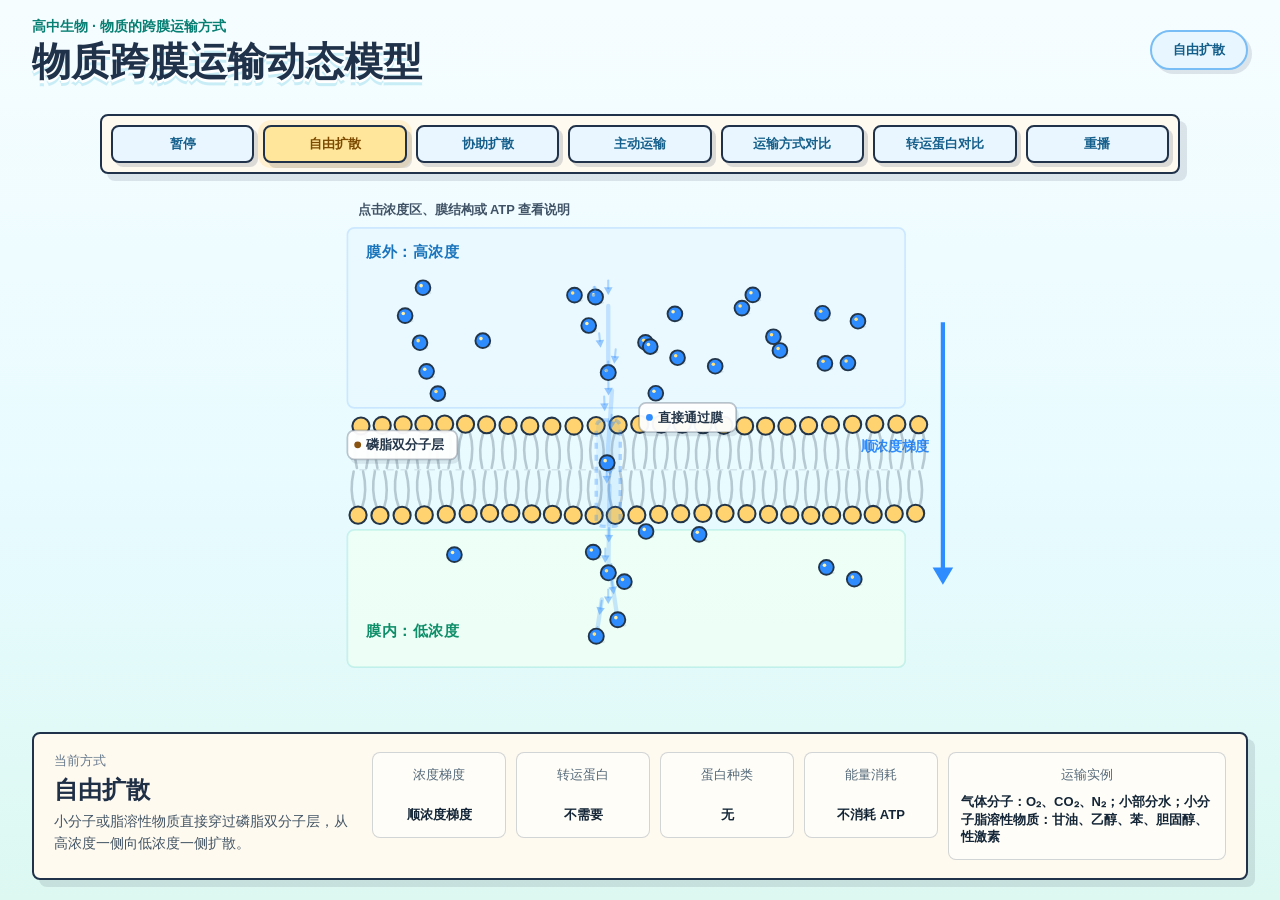
==== commit 395b6b5d: "Add files via upload" ====
--- a/index.html
+++ b/index.html
@@ -4,7 +4,7 @@
     <meta charset="utf-8" />
     <meta name="viewport" content="width=device-width, initial-scale=1" />
     <title>物质跨膜运输方式交互动态模型</title>
-    <link rel="stylesheet" href="./styles.css?v=20260611165000" />
+    <link rel="stylesheet" href="./styles.css?v=20260611172000" />
   </head>
   <body>
     <main class="app">
@@ -146,43 +146,50 @@
             </div>
             <button id="closeProteinBtn" type="button" aria-label="关闭蛋白对比界面">关闭</button>
           </div>
-          <table class="protein-table" aria-label="通道蛋白和载体蛋白对比表">
-            <thead>
-              <tr>
-                <th scope="col">比较项目</th>
-                <th scope="col">通道蛋白</th>
-                <th scope="col">载体蛋白</th>
-              </tr>
-            </thead>
-            <tbody>
-              <tr>
-                <th scope="row">参与方式</th>
-                <td>协助扩散</td>
-                <td>协助扩散或主动运输</td>
-              </tr>
-              <tr>
-                <th scope="row">与分子关系</th>
-                <td>不与被运输分子结合</td>
-                <td>与被运输分子结合</td>
-              </tr>
-              <tr>
-                <th scope="row">选择机制</th>
-                <td>通道直径、形状和电荷相适宜</td>
-                <td>结合部位与特定分子或离子相适应</td>
-              </tr>
-              <tr>
-                <th scope="row">自身构象</th>
-                <td>通常不因结合被运输分子而改变，仅由电压、配体、机械力等门控信号触发构象改变</td>
-                <td>运输过程中会发生构象改变</td>
-              </tr>
-            </tbody>
-          </table>
+          <div class="protein-table-wrap">
+            <table class="protein-table" aria-label="通道蛋白和载体蛋白对比表">
+              <colgroup>
+                <col class="protein-topic-col" />
+                <col class="protein-type-col" />
+                <col class="protein-type-col" />
+              </colgroup>
+              <thead>
+                <tr>
+                  <th scope="col">比较项目</th>
+                  <th scope="col">通道蛋白</th>
+                  <th scope="col">载体蛋白</th>
+                </tr>
+              </thead>
+              <tbody>
+                <tr>
+                  <th scope="row">参与方式</th>
+                  <td>协助扩散</td>
+                  <td>协助扩散或主动运输</td>
+                </tr>
+                <tr>
+                  <th scope="row">与分子关系</th>
+                  <td>不与被运输分子结合</td>
+                  <td>与被运输分子结合</td>
+                </tr>
+                <tr>
+                  <th scope="row">选择机制</th>
+                  <td>通道直径、形状和电荷相适宜</td>
+                  <td>结合部位与特定分子或离子相适应</td>
+                </tr>
+                <tr>
+                  <th scope="row">自身构象</th>
+                  <td>通常不因结合被运输分子而改变，仅由电压、配体、机械力等门控信号触发构象改变</td>
+                  <td>运输过程中会发生构象改变</td>
+                </tr>
+              </tbody>
+            </table>
+          </div>
           <div class="protein-common">共同点：均为蛋白质；均分布在细胞膜结构中；均控制特定物质跨膜运输，具有特异性。</div>
         </section>
 
       </section>
     </main>
 
-    <script src="./src/app.js?v=20260611165000"></script>
+    <script src="./src/app.js?v=20260611172000"></script>
   </body>
 </html>
--- a/styles.css
+++ b/styles.css
@@ -868,14 +868,26 @@
   z-index: 4;
 }
 
+.protein-table-wrap {
+  overflow: auto;
+  border: 1px solid rgba(43, 69, 91, 0.13);
+  border-radius: 8px;
+  background: rgba(250, 253, 253, 0.88);
+}
+
 .protein-table {
   width: 100%;
   border-collapse: separate;
   border-spacing: 0;
-  border: 1px solid rgba(43, 69, 91, 0.13);
-  border-radius: 8px;
-  background: rgba(250, 253, 253, 0.88);
   table-layout: fixed;
+}
+
+.protein-topic-col {
+  width: 124px;
+}
+
+.protein-type-col {
+  width: calc((100% - 124px) / 2);
 }
 
 .protein-table th,
@@ -900,17 +912,6 @@
   color: #1f2f46;
   font-weight: 840;
   background: #dff7ff;
-}
-
-.protein-table th:first-child {
-  width: 124px;
-}
-
-.protein-table th:nth-child(2),
-.protein-table th:nth-child(3),
-.protein-table td:nth-child(2),
-.protein-table td:nth-child(3) {
-  width: calc((100% - 124px) / 2);
 }
 
 .protein-table tbody th {
@@ -1655,30 +1656,104 @@
   }
 
   .compare-visuals {
-    grid-template-columns: repeat(3, minmax(clamp(78px, 27vw, 180px), 1fr));
-    gap: clamp(5px, 1.8vw, 8px);
+    grid-template-columns: repeat(3, minmax(0, 1fr));
+    gap: clamp(4px, 1.4vw, 7px);
     padding-bottom: 4px;
-    overflow-x: auto;
+    overflow: visible;
   }
 
   .mini-transport {
-    padding: clamp(6px, 2vw, 9px);
+    padding: clamp(5px, 1.5vw, 8px);
+    border-width: 2px;
   }
 
   .mini-transport h3 {
-    margin: 0 0 5px;
-    font-size: clamp(11px, 3.2vw, 14px);
+    margin: 0 0 4px;
+    font-size: clamp(10px, 2.9vw, 13px);
+    line-height: 1.1;
     text-align: center;
   }
 
   .mini-transport p {
-    margin: 6px 0 0;
-    font-size: clamp(9.5px, 2.7vw, 11.5px);
-    line-height: 1.35;
+    margin: 5px 0 0;
+    font-size: clamp(8.5px, 2.35vw, 10.5px);
+    line-height: 1.28;
   }
 
   .mini-scene {
-    height: clamp(66px, 22vw, 82px);
+    height: clamp(48px, 17vw, 68px);
+    border-width: 2px;
+  }
+
+  .mini-membrane {
+    left: 7px;
+    right: 7px;
+    top: 46%;
+    height: 10px;
+    border-top-width: 4px;
+    border-bottom-width: 4px;
+  }
+
+  .mini-dot {
+    width: 9px;
+    height: 9px;
+    border-width: 2px;
+  }
+
+  .mini-channel {
+    left: 16%;
+    top: 22%;
+    width: 20px;
+    height: 56%;
+    border-width: 3px;
+    box-shadow: inset 0 0 0 5px #e9f7ff;
+  }
+
+  .mini-carrier {
+    right: 12%;
+    top: 18%;
+    width: 34px;
+    height: 64%;
+  }
+
+  .mini-carrier.assisted {
+    right: 9%;
+  }
+
+  .mini-carrier::before,
+  .mini-carrier::after {
+    width: 19px;
+    height: 100%;
+    border-width: 3px;
+  }
+
+  .mini-atp {
+    left: calc(50% + 18px);
+    top: 50%;
+    min-width: 28px;
+    padding: 2px 3px;
+    border-width: 2px;
+    font-size: 9px;
+  }
+
+  .mini-arrow {
+    width: 4px;
+    height: 70%;
+  }
+
+  .mini-arrow.down {
+    top: 9%;
+  }
+
+  .mini-arrow.up {
+    bottom: 9%;
+  }
+
+  .mini-arrow::after {
+    width: 12px;
+    height: 12px;
+    border-right-width: 4px;
+    border-bottom-width: 4px;
   }
 
   .compare-table {
@@ -1730,54 +1805,51 @@
     z-index: 3;
   }
 
-  .protein-table,
-  .protein-table thead,
-  .protein-table tbody,
-  .protein-table tr,
-  .protein-table th,
-  .protein-table td {
-    display: revert;
+  .protein-table-wrap {
+    overflow-x: auto;
+    border: 2px solid rgba(32, 50, 74, 0.18);
+    border-radius: 8px;
   }
 
   .protein-table {
-    display: table;
     width: 100%;
-    min-width: 620px;
+    min-width: 0;
     border: 2px solid rgba(32, 50, 74, 0.18);
     background: rgba(250, 253, 253, 0.88);
     table-layout: fixed;
   }
 
-  .protein-table thead {
-    display: table-header-group;
-  }
-
-  .protein-table tbody {
-    display: table-row-group;
-  }
-
-  .protein-table tr {
-    display: table-row;
-    margin-bottom: 0;
-    border: 0;
-    border-radius: 0;
+  .protein-topic-col {
+    width: 86px;
+  }
+
+  .protein-type-col {
+    width: calc((100% - 86px) / 2);
   }
 
   .protein-table tbody th {
-    display: table-cell;
-    width: 108px;
-    padding: 9px 10px;
+    width: 86px;
+    padding: 8px 7px;
     border-right: 1px solid rgba(43, 69, 91, 0.12);
     color: #1f2f46;
+    font-size: 11.5px;
+    line-height: 1.32;
+    background: #dff7ff;
+  }
+
+  .protein-table th,
+  .protein-table td {
+    padding: 8px 7px;
+    border-right: 1px solid rgba(43, 69, 91, 0.12);
+    font-size: 11.5px;
+    line-height: 1.34;
+    word-break: normal;
+    overflow-wrap: anywhere;
+  }
+
+  .protein-table thead th {
     font-size: 12px;
-    background: #dff7ff;
-  }
-
-  .protein-table td {
-    padding: 8px 10px;
-    border-right: 1px solid rgba(43, 69, 91, 0.12);
-    font-size: 12px;
-    line-height: 1.42;
+    line-height: 1.24;
   }
 
   .protein-panel {
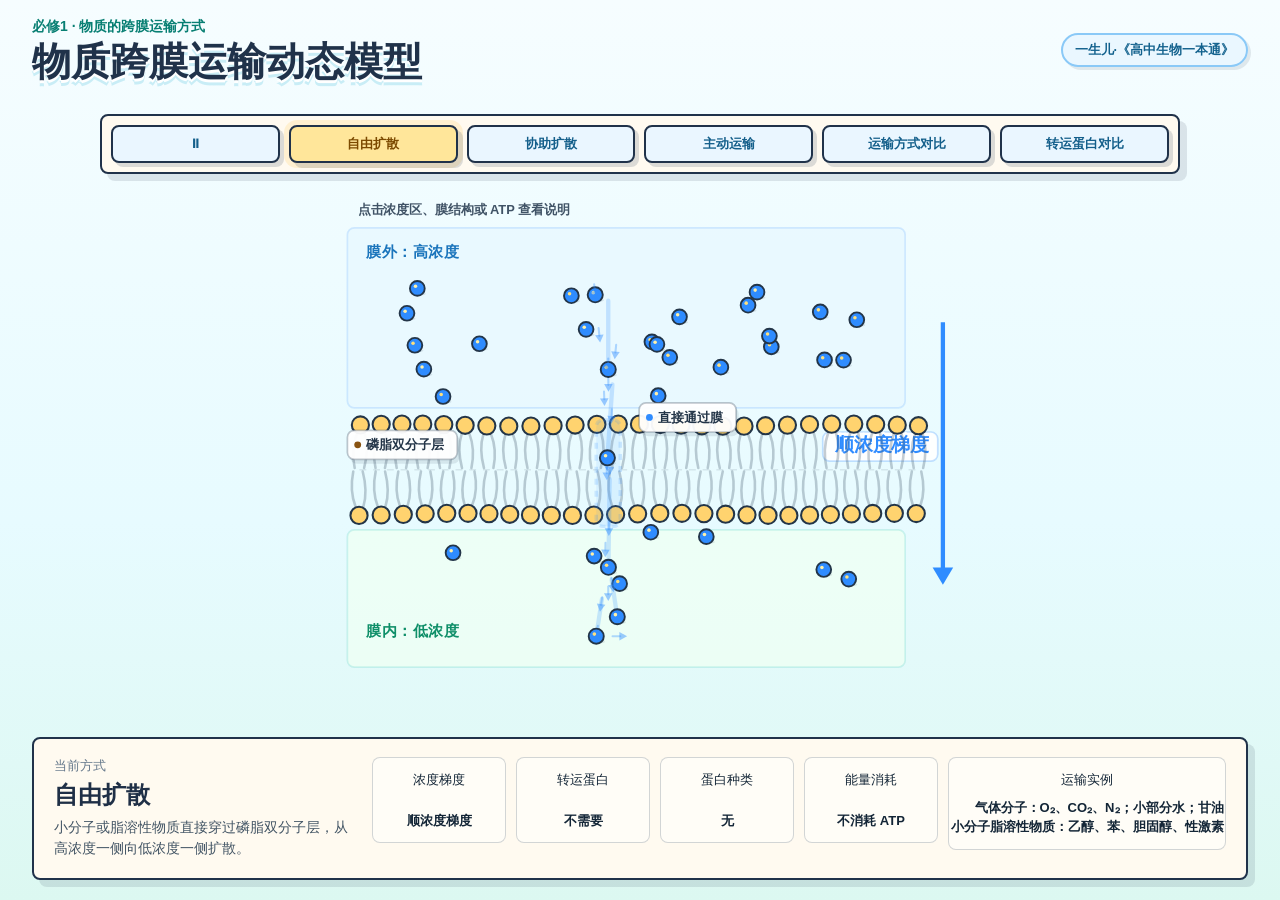
==== commit f4f07a60: "Add files via upload" ====
--- a/index.html
+++ b/index.html
@@ -4,6 +4,7 @@
     <meta charset="utf-8" />
     <meta name="viewport" content="width=device-width, initial-scale=1" />
     <title>物质跨膜运输方式交互动态模型</title>
+    <link rel="icon" href="data:," />
     <link rel="stylesheet" href="./styles.css?v=20260611172000" />
   </head>
   <body>
@@ -13,18 +14,17 @@
 
         <header class="topbar">
           <div>
-            <p class="eyebrow">高中生物 · 物质的跨膜运输方式</p>
+            <p class="eyebrow">必修1 · 物质的跨膜运输方式</p>
             <h1>物质跨膜运输动态模型</h1>
           </div>
-          <div class="status" id="status">自由扩散</div>
+          <div class="status" id="status">一生儿·《高中生物一本通》</div>
         </header>
 
         <nav class="controls floating-panel" aria-label="动画控制">
-          <button id="playBtn" type="button" aria-pressed="true">暂停</button>
+          <button id="playBtn" type="button" aria-pressed="true" aria-label="暂停">⏸</button>
           <div class="timeline" id="timeline"></div>
           <button id="compareBtn" type="button">运输方式对比</button>
           <button id="proteinBtn" type="button">转运蛋白对比</button>
-          <button id="resetBtn" type="button">重播</button>
         </nav>
         <button id="phosphoBtn" class="phospho-control floating-panel" type="button" aria-pressed="false" hidden>
           磷酸化过程
@@ -43,15 +43,18 @@
               <div><span>转运蛋白</span><b id="proteinFact">不需要</b></div>
               <div><span>蛋白种类</span><b id="typeFact">无</b></div>
               <div><span>能量消耗</span><b id="energyFact">不消耗 ATP</b></div>
-              <div><span>运输实例</span><b id="exampleFact">气体分子；小部分水；小分子脂溶性物质</b></div>
+              <div><span>运输实例</span><b id="exampleFact">气体分子；小部分水；甘油；小分子脂溶性物质</b></div>
             </div>
           </div>
         </aside>
 
         <div class="floating-info floating-panel" id="infoCard" hidden>
-          <button id="closeInfoBtn" type="button" aria-label="关闭说明">×</button>
-          <div class="section-title" id="infoCardTitle">说明</div>
-          <p id="infoText">点击膜上的结构或左右两侧浓度区，可以查看浓度梯度、转运蛋白和能量消耗说明。</p>
+          <img class="guide-avatar" src="./assets/guide-avatar.jpeg" alt="讲解头像" />
+          <div class="guide-bubble">
+            <button id="closeInfoBtn" type="button" aria-label="关闭说明">×</button>
+            <div class="section-title" id="infoCardTitle">说明</div>
+            <p id="infoText">点击膜上的结构或左右两侧浓度区，可以查看浓度梯度、转运蛋白和能量消耗说明。</p>
+          </div>
         </div>
 
         <section class="compare-panel floating-panel" id="comparePanel" aria-label="三种运输方式对比" hidden>
@@ -117,15 +120,15 @@
               <span>不需要</span>
               <span>无</span>
               <span>不消耗 ATP</span>
-              <span>气体分子：O₂、CO₂、N₂；小部分水；小分子脂溶性物质：甘油、乙醇、苯、胆固醇、性激素</span>
+              <span>气体分子：O₂、CO₂、N₂；小部分水；甘油；小分子脂溶性物质：乙醇、苯、胆固醇、性激素</span>
             </div>
             <div class="compare-row" role="row">
               <span>协助扩散</span>
               <span>顺浓度梯度</span>
               <span>需要</span>
-              <span>通道蛋白 / 载体蛋白</span>
+              <span>通道蛋白、载体蛋白</span>
               <span>不消耗 ATP</span>
-              <span>葡萄糖进入多数组织细胞；水通道；Na⁺、K⁺、Ca²⁺、Cl⁻ 离子通道</span>
+              <span>葡萄糖进入多数组织细胞；水通道；Na⁺、K⁺、Ca²⁺、Cl⁻ 通道</span>
             </div>
             <div class="compare-row" role="row">
               <span>主动运输</span>
@@ -133,7 +136,7 @@
               <span>需要</span>
               <span>载体蛋白</span>
               <span>消耗 ATP</span>
-              <span>植物根吸收无机盐离子；钠钾泵吸钾排钠；小肠、肾小管上皮细胞吸葡萄糖</span>
+              <span>植物根吸收无机盐离子；钠钾泵吸钾排钠；小肠、肾小管上皮细胞吸收葡萄糖</span>
             </div>
           </div>
         </section>
@@ -190,6 +193,6 @@
       </section>
     </main>
 
-    <script src="./src/app.js?v=20260611172000"></script>
+    <script type="module" src="./src/app.js?v=20260616184500"></script>
   </body>
 </html>
--- a/styles.css
+++ b/styles.css
@@ -125,12 +125,14 @@
 .status {
   flex: 0 0 auto;
   min-width: 98px;
-  padding: 9px 13px;
+  max-width: 260px;
+  padding: 8px 12px;
   border-radius: 999px;
   color: #0d6a93;
   text-align: center;
-  font-size: 13px;
-  font-weight: 840;
+  font-size: 12.5px;
+  font-weight: 820;
+  line-height: 1.15;
   background: rgba(255, 255, 255, 0.78);
   border: 1px solid rgba(36, 124, 255, 0.24);
 }
@@ -266,19 +268,57 @@
 
 .floating-info {
   z-index: 9;
-  width: min(360px, calc(100vw - 28px));
-  padding: 14px 42px 14px 16px;
-  border-radius: 8px;
-  border: 2px solid #82bfff;
-  background: #eaf6ff;
+  display: flex;
+  align-items: flex-end;
+  gap: 8px;
+  width: min(430px, calc(100vw - 24px));
   color: #405262;
-  box-shadow:
-    6px 6px 0 rgba(32, 50, 74, 0.14),
-    0 18px 38px rgba(32, 50, 74, 0.12);
 }
 
 .floating-info[hidden] {
   display: none;
+}
+
+.guide-avatar {
+  width: 58px;
+  height: 58px;
+  flex: 0 0 auto;
+  border: 3px solid var(--outline);
+  border-radius: 50%;
+  object-fit: cover;
+  object-position: 52% 44%;
+  background: #ffd9cc;
+  box-shadow:
+    0 0 0 4px #fff2df,
+    4px 4px 0 rgba(32, 50, 74, 0.15);
+}
+
+.guide-bubble {
+  position: relative;
+  flex: 1 1 auto;
+  min-width: 0;
+  padding: 12px 40px 12px 14px;
+  border: 2px solid var(--outline);
+  border-radius: 14px 14px 14px 4px;
+  background:
+    linear-gradient(180deg, #fff8e8 0%, #fff1d6 100%);
+  color: #5a4b3f;
+  box-shadow:
+    5px 5px 0 rgba(32, 50, 74, 0.13),
+    0 18px 38px rgba(32, 50, 74, 0.08);
+}
+
+.guide-bubble::before {
+  content: "";
+  position: absolute;
+  left: -9px;
+  bottom: 12px;
+  width: 16px;
+  height: 16px;
+  border-left: 2px solid var(--outline);
+  border-bottom: 2px solid var(--outline);
+  background: #fff1d6;
+  transform: rotate(45deg);
 }
 
 .floating-info button {
@@ -289,18 +329,39 @@
   height: 26px;
   border-radius: 50%;
   border: 2px solid var(--outline);
-  background: #fffaf0;
-  color: #20324a;
+  background: #fff7e8;
+  color: var(--outline);
   font-size: 18px;
   line-height: 1;
   font-weight: 850;
-  box-shadow: 2px 2px 0 rgba(32, 50, 74, 0.16);
+  box-shadow: 2px 2px 0 rgba(32, 50, 74, 0.14);
 }
 
 .floating-info p {
   margin: 6px 0 0;
   font-size: 14px;
   line-height: 1.52;
+}
+
+#exampleFact,
+#typeFact {
+  display: flex;
+  flex-direction: column;
+  align-items: flex-end;
+  gap: 2px;
+  text-align: right;
+  min-width: 0;
+}
+
+#exampleFact span,
+#typeFact span {
+  display: block;
+  max-width: 100%;
+  white-space: nowrap;
+}
+
+#exampleFact span {
+  font-size: clamp(10px, 1.05vw, 13px);
 }
 
 .facts {
@@ -323,7 +384,7 @@
 }
 
 .facts span {
-  color: #536879;
+  color: #132536;
 }
 
 .facts b {
@@ -421,13 +482,17 @@
 
 .mini-transport p {
   margin: 8px 0 0;
-  color: #405366;
+  color: #132536;
   font-size: 13px;
   line-height: 1.45;
 }
 
 .mini-scene {
   position: relative;
+  --mini-channel-left: 40px;
+  --mini-channel-center-offset: 11px;
+  --mini-assisted-carrier-right: 34px;
+  --mini-assisted-carrier-center-offset: 24px;
   height: 112px;
   overflow: hidden;
   border: 2px solid rgba(32, 50, 74, 0.16);
@@ -475,7 +540,7 @@
 .mini-dot.assisted-carrier-flow,
 .mini-dot.active-flow {
   left: 50%;
-  top: 18px;
+  top: 8px;
   z-index: 4;
   transform: translate(-50%, 0);
   animation-duration: 2.7s;
@@ -489,13 +554,13 @@
 }
 
 .mini-dot.assisted-channel-flow {
-  left: 54px;
+  left: calc(var(--mini-channel-left) + var(--mini-channel-center-offset));
   background: #21bda8;
   animation-name: miniAssistDown;
 }
 
 .mini-dot.assisted-carrier-flow {
-  left: calc(100% - 60px);
+  left: calc(100% - var(--mini-assisted-carrier-right) - var(--mini-assisted-carrier-center-offset));
   background: #21bda8;
   animation-name: miniCarrierDown;
 }
@@ -517,14 +582,37 @@
 
 .mini-channel {
   position: absolute;
-  left: 40px;
+  left: var(--mini-channel-left);
   top: 28px;
-  width: 28px;
+  width: 22px;
   height: 62px;
-  border: 4px solid #20324a;
+  border: 0;
   border-radius: 8px;
-  background: #3f8cff;
-  box-shadow: inset 0 0 0 8px #e9f7ff;
+  background: rgba(233, 247, 255, 0.82);
+  box-shadow: inset 0 0 0 7px rgba(233, 247, 255, 0.9);
+  z-index: 3;
+}
+
+.mini-channel::before,
+.mini-channel::after {
+  content: "";
+  position: absolute;
+  top: -3px;
+  bottom: -3px;
+  width: 11px;
+  border: 3px solid #20324a;
+  background: linear-gradient(180deg, #80c8ff, #21bda8);
+  box-sizing: border-box;
+}
+
+.mini-channel::before {
+  left: -3px;
+  border-radius: 14px 6px 6px 14px;
+}
+
+.mini-channel::after {
+  right: -3px;
+  border-radius: 6px 14px 14px 6px;
 }
 
 .mini-carrier {
@@ -562,7 +650,7 @@
 }
 
 .mini-carrier.assisted {
-  right: 34px;
+  right: var(--mini-assisted-carrier-right);
 }
 
 .mini-carrier.active {
@@ -669,15 +757,22 @@
 @keyframes miniFreeDown {
   0% {
     opacity: 0;
-    transform: translate(-50%, 0) scale(0.78);
-  }
-  18% {
+    transform: translate(-50%, -12px) scale(0.74);
+  }
+  8% {
     opacity: 1;
-  }
-  52% {
+    transform: translate(-50%, -12px) scale(0.86);
+  }
+  26% {
+    transform: translate(-50%, -12px) scale(0.9);
+  }
+  42% {
+    transform: translate(-50%, 18px) scale(0.96);
+  }
+  58% {
     transform: translate(-50%, 44px) scale(1);
   }
-  88% {
+  90% {
     opacity: 1;
     transform: translate(-50%, 82px) scale(1);
   }
@@ -690,46 +785,62 @@
 @keyframes miniAssistDown {
   0% {
     opacity: 0;
-    transform: translate(-50%, -2px) scale(0.8);
-  }
-  18% {
+    transform: translate(-50%, -14px) scale(0.74);
+  }
+  8% {
     opacity: 1;
-  }
-  50% {
-    transform: translate(-50%, 43px) scale(0.96);
-  }
-  88% {
+    transform: translate(-50%, -14px) scale(0.86);
+  }
+  28% {
+    transform: translate(-50%, -14px) scale(0.9);
+  }
+  44% {
+    transform: translate(-50%, 20px) scale(0.78);
+  }
+  58% {
+    transform: translate(-50%, 43px) scale(0.72);
+  }
+  74% {
+    transform: translate(-50%, 62px) scale(0.84);
+  }
+  90% {
     opacity: 1;
-    transform: translate(-50%, 82px) scale(1);
+    transform: translate(-50%, 84px) scale(1);
   }
   100% {
     opacity: 0;
-    transform: translate(-50%, 92px) scale(0.78);
+    transform: translate(-50%, 96px) scale(0.78);
   }
 }
 
 @keyframes miniCarrierDown {
   0% {
     opacity: 0;
-    transform: translate(-50%, -2px) scale(0.78);
-  }
-  18% {
+    transform: translate(-50%, -14px) scale(0.74);
+  }
+  8% {
     opacity: 1;
-    transform: translate(-50%, 10px) scale(0.95);
-  }
-  38% {
-    transform: translate(-50%, 28px) scale(0.72);
-  }
-  58% {
-    transform: translate(-50%, 46px) scale(0.72);
-  }
-  86% {
+    transform: translate(-50%, -14px) scale(0.86);
+  }
+  28% {
+    transform: translate(-50%, -14px) scale(0.9);
+  }
+  44% {
+    transform: translate(-50%, 20px) scale(0.74);
+  }
+  62% {
+    transform: translate(-50%, 48px) scale(0.68);
+  }
+  76% {
+    transform: translate(-50%, 62px) scale(0.82);
+  }
+  90% {
     opacity: 1;
-    transform: translate(-50%, 78px) scale(1);
+    transform: translate(-50%, 84px) scale(1);
   }
   100% {
     opacity: 0;
-    transform: translate(-50%, 92px) scale(0.78);
+    transform: translate(-50%, 96px) scale(0.78);
   }
 }
 
@@ -839,7 +950,7 @@
   min-height: 44px;
   padding: 10px 12px;
   border-right: 1px solid rgba(43, 69, 91, 0.1);
-  color: #425669;
+  color: #132536;
   font-size: 13px;
   line-height: 1.45;
 }
@@ -852,14 +963,14 @@
   position: sticky;
   left: 0;
   z-index: 2;
-  color: #1f2f46;
+  color: #132536;
   font-weight: 820;
   background: rgba(237, 247, 251, 0.72);
   box-shadow: 1px 0 0 rgba(43, 69, 91, 0.12);
 }
 
 .compare-header span {
-  color: #17334b;
+  color: #132536;
   font-weight: 840;
   background: linear-gradient(180deg, #eef8ff, #e8fbf7);
 }
@@ -895,7 +1006,7 @@
   padding: 13px 14px;
   border-right: 1px solid rgba(43, 69, 91, 0.12);
   border-bottom: 1px solid rgba(43, 69, 91, 0.12);
-  color: #425669;
+  color: #132536;
   font-size: 13px;
   line-height: 1.55;
   text-align: left;
@@ -909,7 +1020,7 @@
 }
 
 .protein-table th {
-  color: #1f2f46;
+  color: #132536;
   font-weight: 840;
   background: #dff7ff;
 }
@@ -931,7 +1042,7 @@
 
 .protein-common {
   margin: 0 0 8px;
-  color: #425669;
+  color: #132536;
   font-size: 13px;
   line-height: 1.55;
 }
@@ -942,7 +1053,7 @@
   border-radius: 8px;
   border: 1px solid rgba(15, 182, 163, 0.2);
   background: rgba(232, 251, 247, 0.72);
-  color: #17334b;
+  color: #132536;
   font-size: 13px;
   line-height: 1.55;
   font-weight: 760;
@@ -957,7 +1068,7 @@
   border-radius: 8px;
   padding: 10px;
   display: grid;
-  grid-template-columns: repeat(7, minmax(0, 1fr));
+  grid-template-columns: repeat(6, minmax(0, 1fr));
   align-items: center;
   gap: 10px;
 }
@@ -1028,9 +1139,9 @@
 }
 
 .phospho-control {
-  left: min(calc(100vw - 190px), calc(50% + 360px));
+  left: auto;
   right: auto;
-  top: 214px;
+  top: auto;
   z-index: 6;
   min-height: 40px;
   padding: 0 16px;
@@ -1042,6 +1153,13 @@
   font-weight: 860;
   box-shadow: 5px 5px 0 rgba(32, 50, 74, 0.14);
   transition: transform 150ms ease, box-shadow 150ms ease, background 150ms ease;
+}
+
+.stage.overlay-open #scene,
+.stage.overlay-open .side,
+.stage.overlay-open .phospho-control {
+  opacity: 0;
+  pointer-events: none;
 }
 
 .phospho-control:hover {
@@ -1202,10 +1320,10 @@
 }
 
 .status {
-  background: #e8f7ff;
-  border-color: #78bdf5;
-  color: #125d89;
-  box-shadow: 4px 4px 0 rgba(32, 50, 74, 0.12);
+  background: rgba(232, 247, 255, 0.82);
+  border-color: #8ac9f7;
+  color: #12618d;
+  box-shadow: 3px 3px 0 rgba(32, 50, 74, 0.1);
 }
 
 .legend {
@@ -1469,14 +1587,24 @@
     width: auto;
     transform: none;
     gap: 10px;
+    flex-wrap: nowrap;
+    align-items: flex-start;
+  }
+
+  .topbar > div:first-child {
+    flex: 1 1 auto;
+    min-width: 0;
   }
 
   .eyebrow {
-    font-size: 12px;
+    padding-right: 158px;
+    font-size: clamp(10px, 3vw, 12px);
+    line-height: 1.2;
+    white-space: nowrap;
   }
 
   h1 {
-    max-width: calc(100vw - 118px);
+    max-width: 100%;
     font-size: clamp(19px, 5.55vw, 29px);
     line-height: 1.04;
     white-space: nowrap;
@@ -1484,10 +1612,17 @@
   }
 
   .status {
-    min-width: 70px;
-    padding: 6px 8px;
-    font-size: 11.5px;
+    position: absolute;
+    top: -2px;
+    right: 0;
+    margin-left: auto;
+    min-width: 0;
+    max-width: 152px;
+    padding: 4px 8px;
+    font-size: clamp(9px, 2.7vw, 10.5px);
+    line-height: 1.1;
     white-space: nowrap;
+    box-shadow: 2px 2px 0 rgba(32, 50, 74, 0.1);
   }
 
   .side {
@@ -1554,48 +1689,89 @@
     text-align: right;
   }
 
+  #exampleFact {
+    gap: 1px;
+  }
+
+  #exampleFact span {
+    font-size: clamp(9px, 2.65vw, 10.5px);
+  }
+
+  .floating-info {
+    width: min(370px, calc(100vw - 18px));
+    gap: 6px;
+  }
+
+  .guide-avatar {
+    width: 48px;
+    height: 48px;
+    border-width: 2px;
+  }
+
+  .guide-bubble {
+    padding: 10px 36px 10px 12px;
+    border-radius: 12px 12px 12px 4px;
+  }
+
+  .floating-info p {
+    font-size: 12px;
+    line-height: 1.42;
+  }
+
   .controls {
-    left: 10px;
-    right: 10px;
-    top: 92px;
+    left: 6px;
+    right: 6px;
+    top: 84px;
     bottom: auto;
     width: auto;
     min-width: 0;
     transform: none;
-    grid-template-columns: repeat(4, minmax(0, 1fr));
-    grid-template-areas:
-      "timeline timeline timeline timeline"
-      "play compare protein reset";
-    gap: 8px;
-    padding: 9px;
+    display: flex;
+    align-items: center;
+    gap: 3px;
+    padding: 4px;
+    overflow-x: auto;
+    overflow-y: hidden;
+    scrollbar-width: none;
+    -webkit-overflow-scrolling: touch;
+  }
+
+  .controls::-webkit-scrollbar {
+    display: none;
   }
 
   #playBtn {
-    grid-area: play;
+    flex: 0 0 28px;
+    width: 28px;
+    min-height: 30px;
+    padding: 0;
+    font-size: 14px;
+    line-height: 1;
   }
 
   #compareBtn {
-    grid-area: compare;
+    flex: 0 0 61px;
   }
 
   #proteinBtn {
-    grid-area: protein;
+    flex: 0 0 61px;
   }
 
   #resetBtn {
-    grid-area: reset;
+    display: none;
   }
 
   .timeline {
-    grid-area: timeline;
-    gap: 7px;
+    flex: 0 0 auto;
+    display: flex;
+    gap: 3px;
   }
 
   .step {
-    grid-template-columns: 10px 1fr;
-    min-height: 36px;
-    padding: 6px 7px;
-    font-size: 12px;
+    flex: 0 0 43px;
+    min-height: 30px;
+    padding: 4px 2px;
+    font-size: 9.5px;
     white-space: nowrap;
   }
 
@@ -1606,14 +1782,18 @@
   }
 
   .controls button {
-    min-height: 38px;
-    font-size: 12px;
+    min-height: 30px;
+    padding: 4px 1px;
+    font-size: 9.5px;
+    line-height: 1.18;
+    white-space: nowrap;
+    overflow-wrap: normal;
   }
 
   .phospho-control {
     left: auto;
-    top: 198px;
-    right: 12px;
+    top: auto;
+    right: auto;
     min-height: 34px;
     padding: 0 10px;
     font-size: 11.5px;
@@ -1632,10 +1812,10 @@
     left: 14px;
     right: 14px;
     width: auto;
-    top: 236px;
-    max-height: calc(100vh - 270px);
+    top: 226px;
+    max-height: calc(100vh - 240px);
     overflow: auto;
-    padding: 12px;
+    padding: 10px;
     transform: none;
   }
 
@@ -1681,6 +1861,10 @@
   }
 
   .mini-scene {
+    --mini-channel-left: 16%;
+    --mini-channel-center-offset: 10px;
+    --mini-assisted-carrier-right: 9%;
+    --mini-assisted-carrier-center-offset: 17px;
     height: clamp(48px, 17vw, 68px);
     border-width: 2px;
   }
@@ -1701,12 +1885,26 @@
   }
 
   .mini-channel {
-    left: 16%;
     top: 22%;
     width: 20px;
     height: 56%;
-    border-width: 3px;
-    box-shadow: inset 0 0 0 5px #e9f7ff;
+    box-shadow: inset 0 0 0 5px rgba(233, 247, 255, 0.9);
+  }
+
+  .mini-channel::before,
+  .mini-channel::after {
+    top: -2px;
+    bottom: -2px;
+    width: 10px;
+    border-width: 2px;
+  }
+
+  .mini-channel::before {
+    left: -3px;
+  }
+
+  .mini-channel::after {
+    right: -3px;
   }
 
   .mini-carrier {
@@ -1717,7 +1915,7 @@
   }
 
   .mini-carrier.assisted {
-    right: 9%;
+    right: var(--mini-assisted-carrier-right);
   }
 
   .mini-carrier::before,
@@ -1758,15 +1956,15 @@
 
   .compare-table {
     overflow: auto;
-    max-height: 260px;
+    max-height: min(43vh, 286px);
     border: 2px solid rgba(32, 50, 74, 0.18);
     background: rgba(250, 253, 253, 0.88);
   }
 
   .compare-row {
     display: grid;
-    grid-template-columns: 92px 104px 92px 126px 96px minmax(230px, 1fr);
-    min-width: 740px;
+    grid-template-columns: 78px 88px 76px 104px 82px minmax(190px, 1fr);
+    min-width: 620px;
     border: 0;
     border-bottom: 1px solid rgba(43, 69, 91, 0.1);
     border-radius: 0;
@@ -1780,11 +1978,11 @@
 
   .compare-row span {
     min-height: 0;
-    padding: 8px 10px;
+    padding: 6px 7px;
     border-right: 1px solid rgba(43, 69, 91, 0.1);
     border-bottom: 0;
-    font-size: 12px;
-    line-height: 1.42;
+    font-size: 11px;
+    line-height: 1.3;
   }
 
   .compare-row span:last-child {
@@ -1795,8 +1993,8 @@
     position: sticky;
     left: 0;
     z-index: 2;
-    color: #1f2f46;
-    font-size: 12px;
+    color: #132536;
+    font-size: 11px;
     font-weight: 820;
     background: #dff7ff;
   }
@@ -1831,7 +2029,7 @@
     width: 86px;
     padding: 8px 7px;
     border-right: 1px solid rgba(43, 69, 91, 0.12);
-    color: #1f2f46;
+    color: #132536;
     font-size: 11.5px;
     line-height: 1.32;
     background: #dff7ff;
@@ -1867,3 +2065,84 @@
     overflow: auto;
   }
 }
+
+@media (max-width: 980px) and (max-height: 650px) {
+  .side {
+    max-height: 146px;
+    padding: 8px;
+  }
+
+  .side h2 {
+    font-size: 16px;
+  }
+
+  .facts {
+    gap: 4px;
+  }
+
+  .facts div {
+    min-height: 24px;
+    padding: 4px 6px;
+    grid-template-columns: 56px minmax(0, 1fr);
+  }
+
+  .facts span,
+  .facts b {
+    font-size: 9.6px;
+    line-height: 1.15;
+  }
+
+  .compare-panel {
+    top: 196px;
+    max-height: calc(100vh - 208px);
+    padding: 9px;
+  }
+
+  .compare-head {
+    margin-bottom: 6px;
+  }
+
+  .compare-head h2 {
+    font-size: 20px;
+  }
+
+  .compare-head button {
+    min-height: 30px;
+    padding: 0 10px;
+    font-size: 12px;
+  }
+
+  .compare-visuals {
+    gap: 4px;
+    margin-bottom: 8px;
+  }
+
+  .mini-transport {
+    padding: 4px;
+  }
+
+  .mini-transport h3 {
+    margin-bottom: 3px;
+    font-size: 10px;
+  }
+
+  .mini-transport p {
+    margin-top: 3px;
+    font-size: 8px;
+    line-height: 1.18;
+  }
+
+  .mini-scene {
+    height: 44px;
+  }
+
+  .compare-table {
+    max-height: 208px;
+  }
+
+  .compare-row span {
+    padding: 5px 6px;
+    font-size: 10.5px;
+    line-height: 1.22;
+  }
+}
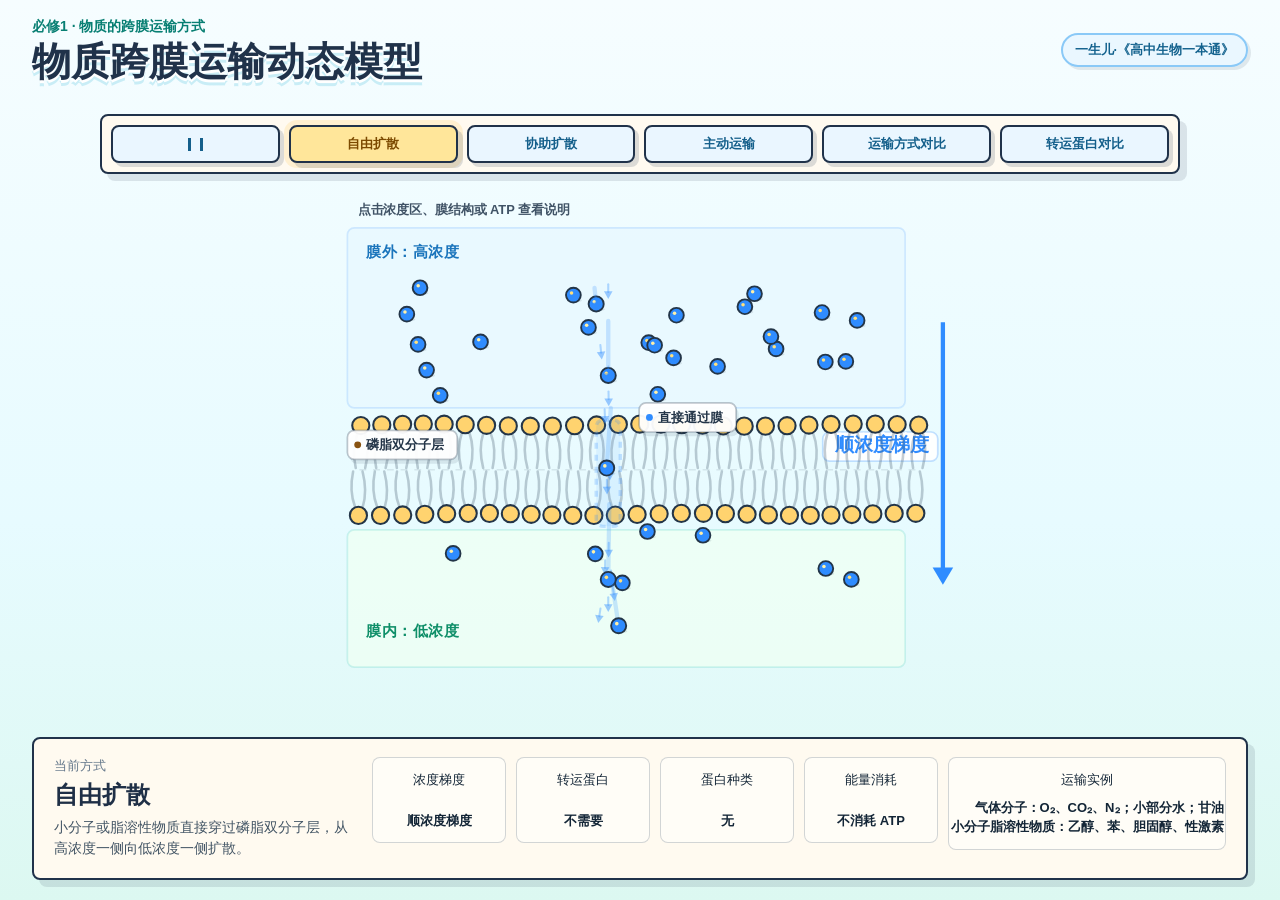
==== commit 79ce6bb8: "Add files via upload" ====
--- a/index.html
+++ b/index.html
@@ -5,7 +5,7 @@
     <meta name="viewport" content="width=device-width, initial-scale=1" />
     <title>物质跨膜运输方式交互动态模型</title>
     <link rel="icon" href="data:," />
-    <link rel="stylesheet" href="./styles.css?v=20260611172000" />
+    <link rel="stylesheet" href="./styles.css?v=20260616192000" />
   </head>
   <body>
     <main class="app">
@@ -21,7 +21,7 @@
         </header>
 
         <nav class="controls floating-panel" aria-label="动画控制">
-          <button id="playBtn" type="button" aria-pressed="true" aria-label="暂停">⏸</button>
+          <button id="playBtn" type="button" aria-pressed="true" aria-label="暂停" data-state="pause"></button>
           <div class="timeline" id="timeline"></div>
           <button id="compareBtn" type="button">运输方式对比</button>
           <button id="proteinBtn" type="button">转运蛋白对比</button>
--- a/styles.css
+++ b/styles.css
@@ -1094,6 +1094,33 @@
     background 150ms ease;
 }
 
+#playBtn {
+  display: inline-flex;
+  align-items: center;
+  justify-content: center;
+}
+
+#playBtn::before {
+  content: "";
+  display: block;
+}
+
+#playBtn[data-state="pause"]::before {
+  width: 9px;
+  height: 13px;
+  border-left: 3px solid currentColor;
+  border-right: 3px solid currentColor;
+}
+
+#playBtn[data-state="play"]::before {
+  width: 0;
+  height: 0;
+  margin-left: 2px;
+  border-top: 7px solid transparent;
+  border-bottom: 7px solid transparent;
+  border-left: 12px solid currentColor;
+}
+
 .controls button::after {
   content: "";
   position: absolute;
@@ -1719,42 +1746,38 @@
   }
 
   .controls {
-    left: 6px;
-    right: 6px;
+    left: 8px;
+    right: 8px;
     top: 84px;
     bottom: auto;
     width: auto;
     min-width: 0;
     transform: none;
-    display: flex;
+    display: grid;
+    grid-template-columns: 34px minmax(0, 1fr) minmax(0, 1fr);
+    grid-template-areas:
+      "timeline timeline timeline"
+      "play compare protein";
     align-items: center;
-    gap: 3px;
-    padding: 4px;
-    overflow-x: auto;
-    overflow-y: hidden;
-    scrollbar-width: none;
-    -webkit-overflow-scrolling: touch;
-  }
-
-  .controls::-webkit-scrollbar {
-    display: none;
+    gap: 6px;
+    padding: 7px;
+    overflow: visible;
   }
 
   #playBtn {
-    flex: 0 0 28px;
-    width: 28px;
-    min-height: 30px;
+    grid-area: play;
+    width: 34px;
+    min-height: 34px;
     padding: 0;
-    font-size: 14px;
     line-height: 1;
   }
 
   #compareBtn {
-    flex: 0 0 61px;
+    grid-area: compare;
   }
 
   #proteinBtn {
-    flex: 0 0 61px;
+    grid-area: protein;
   }
 
   #resetBtn {
@@ -1762,16 +1785,17 @@
   }
 
   .timeline {
-    flex: 0 0 auto;
+    grid-area: timeline;
     display: flex;
-    gap: 3px;
+    gap: 6px;
+    min-width: 0;
   }
 
   .step {
-    flex: 0 0 43px;
-    min-height: 30px;
-    padding: 4px 2px;
-    font-size: 9.5px;
+    flex: 1 1 0;
+    min-height: 34px;
+    padding: 5px 4px;
+    font-size: 11px;
     white-space: nowrap;
   }
 
@@ -1782,9 +1806,9 @@
   }
 
   .controls button {
-    min-height: 30px;
-    padding: 4px 1px;
-    font-size: 9.5px;
+    min-height: 34px;
+    padding: 5px 4px;
+    font-size: 11px;
     line-height: 1.18;
     white-space: nowrap;
     overflow-wrap: normal;
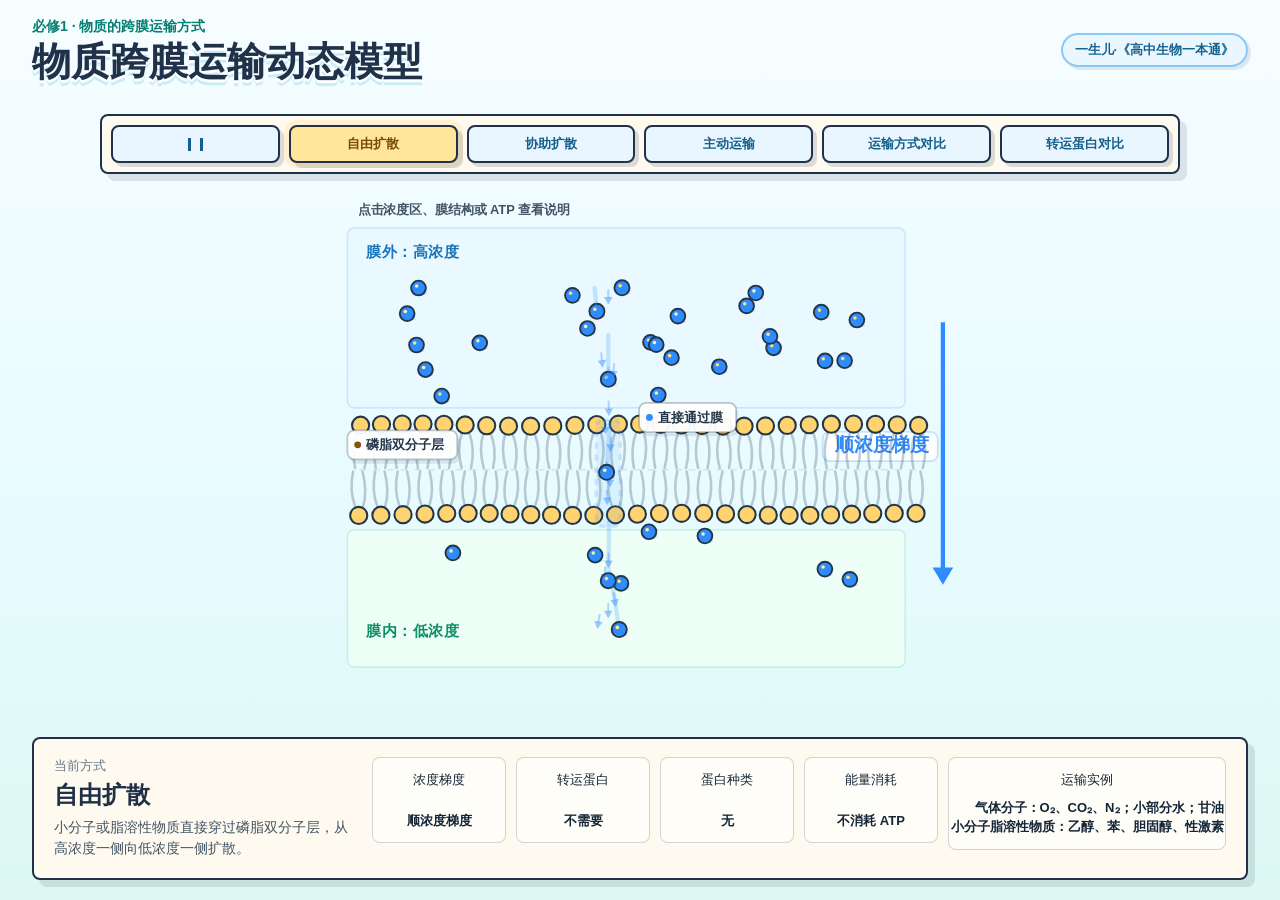
==== commit cef8f46c: "Add files via upload" ====
--- a/index.html
+++ b/index.html
@@ -5,7 +5,7 @@
     <meta name="viewport" content="width=device-width, initial-scale=1" />
     <title>物质跨膜运输方式交互动态模型</title>
     <link rel="icon" href="data:," />
-    <link rel="stylesheet" href="./styles.css?v=20260616192000" />
+    <link rel="stylesheet" href="./styles.css?v=20260616193500" />
   </head>
   <body>
     <main class="app">
--- a/styles.css
+++ b/styles.css
@@ -1599,6 +1599,55 @@
   grid-column: span 2;
 }
 
+@media (max-width: 1180px) and (min-width: 981px) {
+  .side {
+    width: min(940px, calc(100vw - 36px));
+    padding: 14px 16px;
+  }
+
+  .knowledge-body {
+    grid-template-columns: minmax(220px, 0.48fr) minmax(0, 1.52fr);
+    gap: 12px;
+  }
+
+  .facts {
+    grid-template-columns: repeat(2, minmax(0, 1fr));
+    gap: 8px;
+  }
+
+  .facts div {
+    min-height: 54px;
+    padding: 9px 10px;
+    gap: 5px;
+  }
+
+  .facts span,
+  .facts b {
+    font-size: 12px;
+    line-height: 1.25;
+  }
+
+  .facts b {
+    text-align: right;
+  }
+
+  .facts div:last-child {
+    grid-column: span 2;
+  }
+
+  #typeFact,
+  #exampleFact {
+    align-items: flex-end;
+    text-align: right;
+  }
+
+  #typeFact span,
+  #exampleFact span {
+    white-space: normal;
+    overflow-wrap: anywhere;
+  }
+}
+
 .compare-panel {
   left: 50%;
   right: auto;
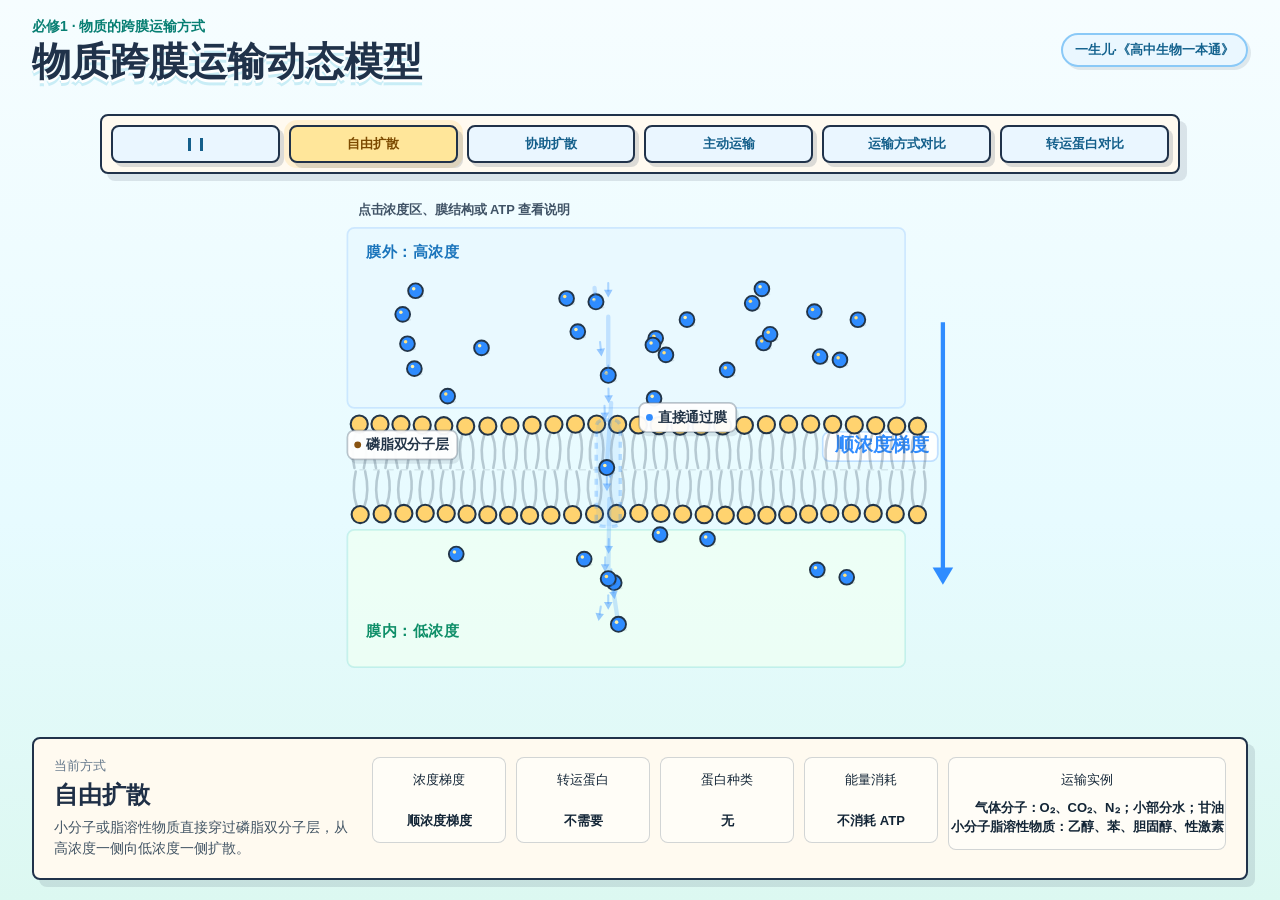
==== commit 527a87a4: "Add files via upload" ====
--- a/index.html
+++ b/index.html
@@ -193,6 +193,6 @@
       </section>
     </main>
 
-    <script type="module" src="./src/app.js?v=20260616184500"></script>
+    <script type="module" src="./src/app.js?v=20260616194000"></script>
   </body>
 </html>
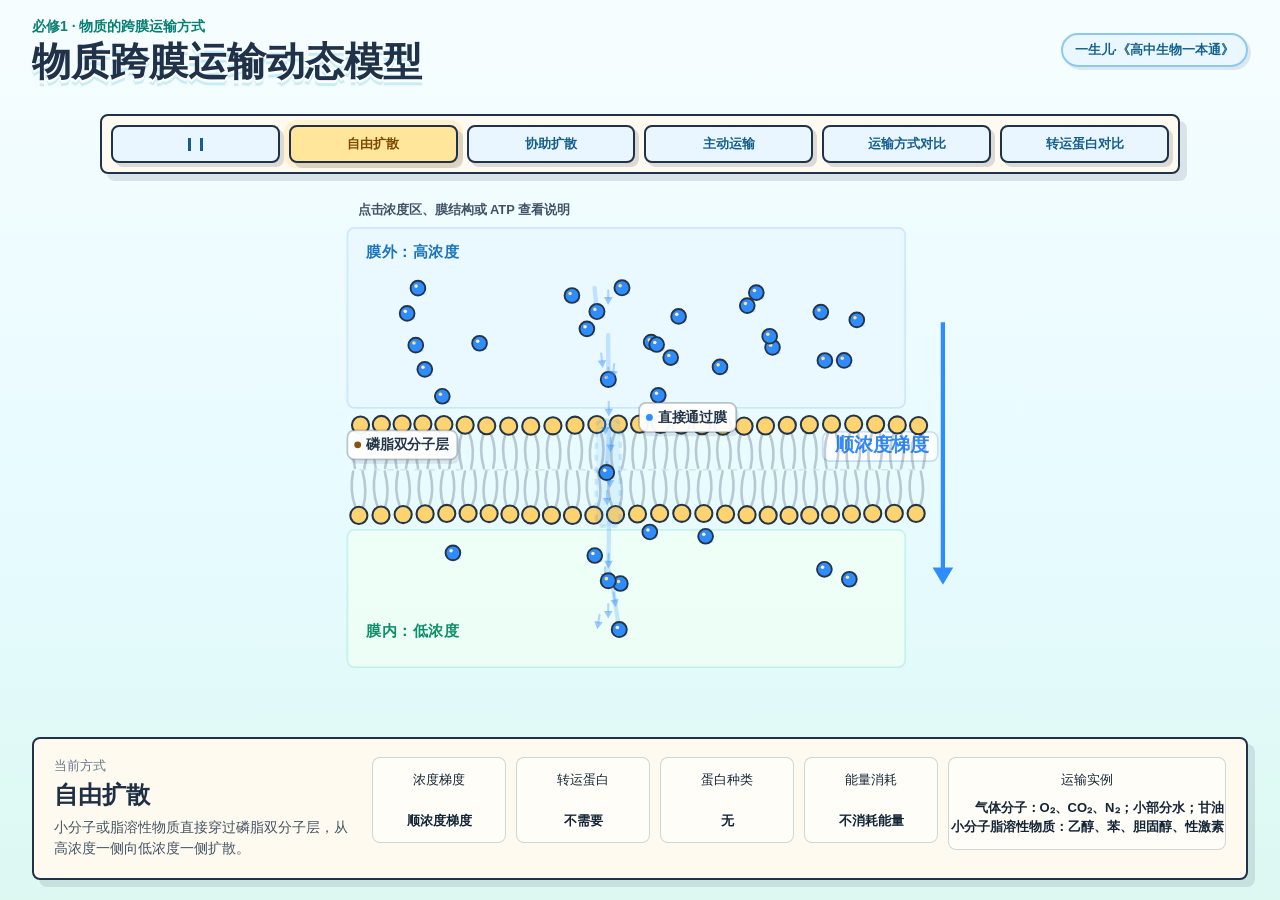
==== commit d474e723: "Add files via upload" ====
--- a/index.html
+++ b/index.html
@@ -42,7 +42,7 @@
               <div><span>浓度梯度</span><b id="gradientFact">顺浓度梯度</b></div>
               <div><span>转运蛋白</span><b id="proteinFact">不需要</b></div>
               <div><span>蛋白种类</span><b id="typeFact">无</b></div>
-              <div><span>能量消耗</span><b id="energyFact">不消耗 ATP</b></div>
+              <div><span>能量消耗</span><b id="energyFact">不消耗能量</b></div>
               <div><span>运输实例</span><b id="exampleFact">气体分子；小部分水；甘油；小分子脂溶性物质</b></div>
             </div>
           </div>
@@ -102,7 +102,7 @@
                 <i class="mini-dot active-flow f2"></i>
                 <i class="mini-dot active-flow f3"></i>
               </div>
-              <p>消耗 ATP，经载体蛋白逆浓度梯度运输。</p>
+              <p>消耗能量，经载体蛋白逆浓度梯度运输。</p>
             </div>
           </div>
           <div class="compare-table" role="table" aria-label="三种跨膜运输方式列表比较">
@@ -119,7 +119,7 @@
               <span>顺浓度梯度</span>
               <span>不需要</span>
               <span>无</span>
-              <span>不消耗 ATP</span>
+              <span>不消耗能量</span>
               <span>气体分子：O₂、CO₂、N₂；小部分水；甘油；小分子脂溶性物质：乙醇、苯、胆固醇、性激素</span>
             </div>
             <div class="compare-row" role="row">
@@ -127,7 +127,7 @@
               <span>顺浓度梯度</span>
               <span>需要</span>
               <span>通道蛋白、载体蛋白</span>
-              <span>不消耗 ATP</span>
+              <span>不消耗能量</span>
               <span>葡萄糖进入多数组织细胞；水通道；Na⁺、K⁺、Ca²⁺、Cl⁻ 通道</span>
             </div>
             <div class="compare-row" role="row">
@@ -135,7 +135,7 @@
               <span>逆浓度梯度</span>
               <span>需要</span>
               <span>载体蛋白</span>
-              <span>消耗 ATP</span>
+              <span>消耗能量</span>
               <span>植物根吸收无机盐离子；钠钾泵吸钾排钠；小肠、肾小管上皮细胞吸收葡萄糖</span>
             </div>
           </div>
@@ -193,6 +193,6 @@
       </section>
     </main>
 
-    <script type="module" src="./src/app.js?v=20260616194000"></script>
+    <script type="module" src="./src/app.js?v=20260617143500"></script>
   </body>
 </html>
